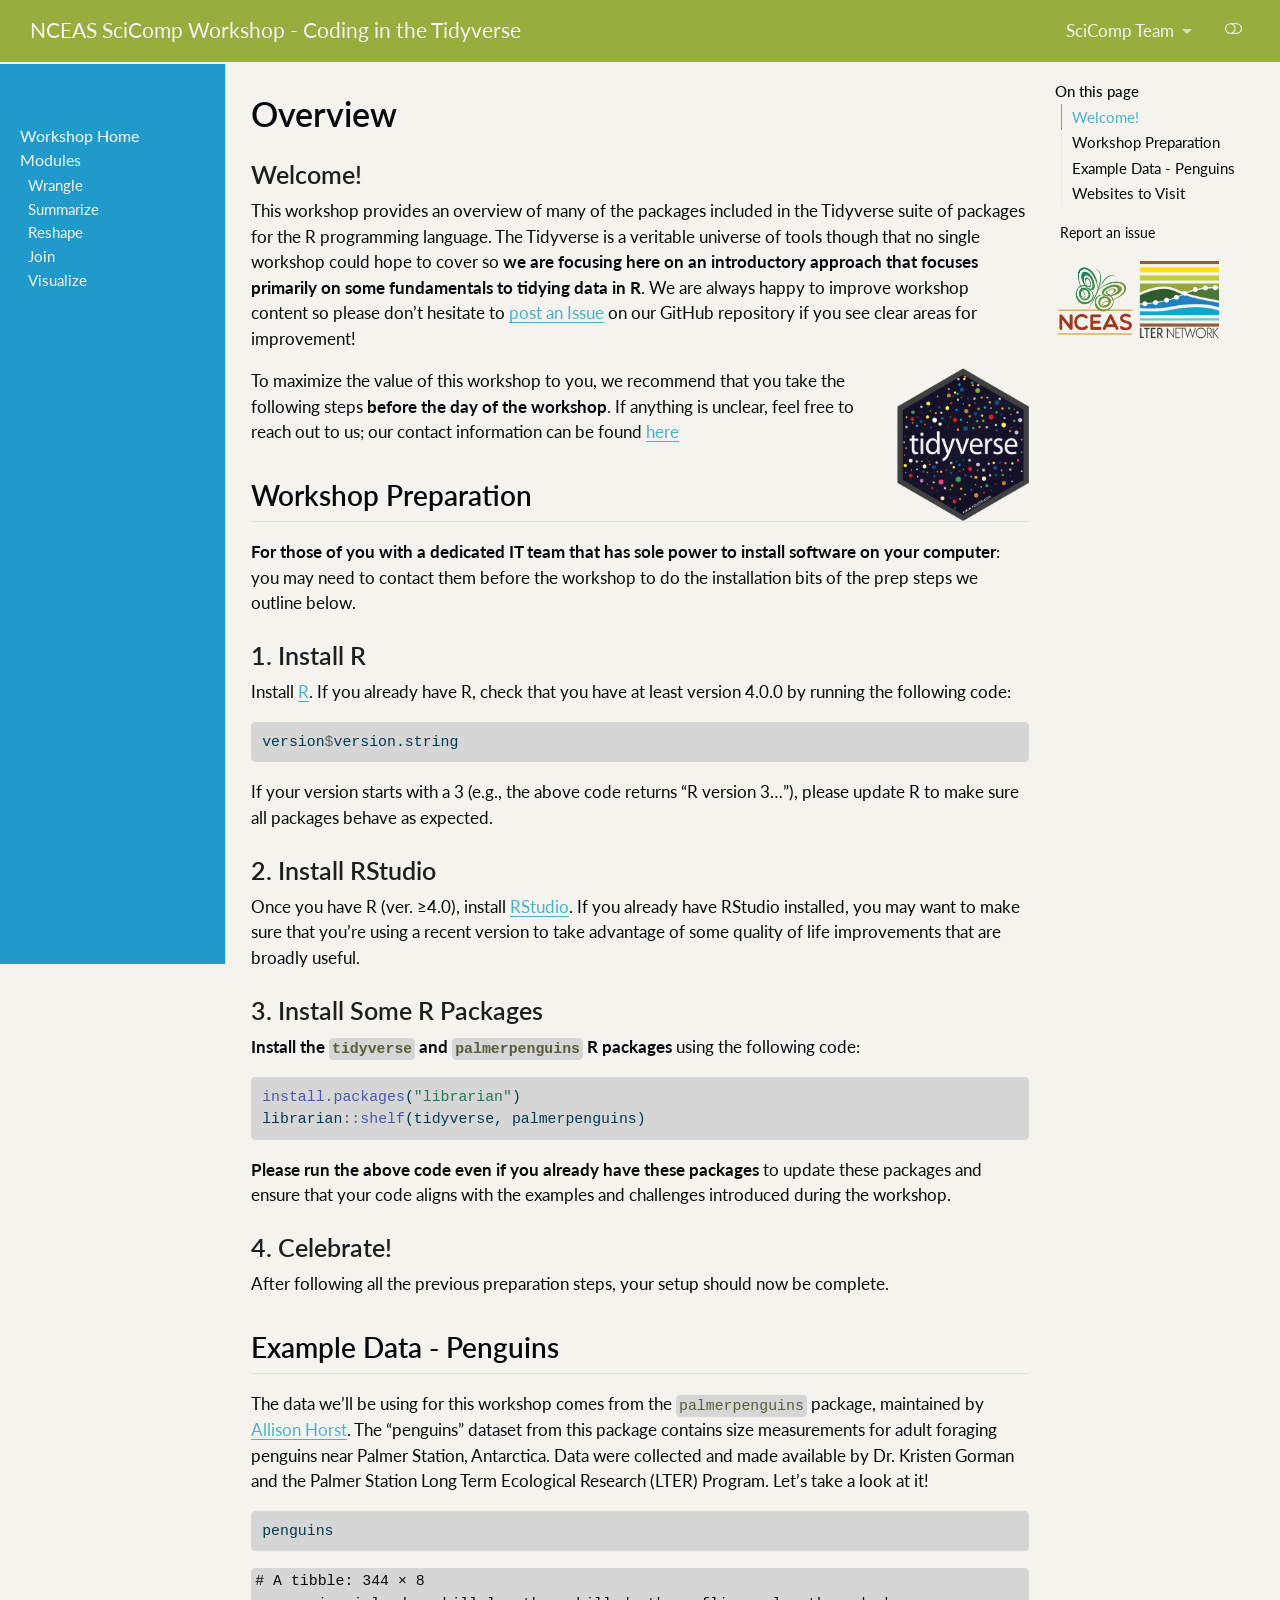
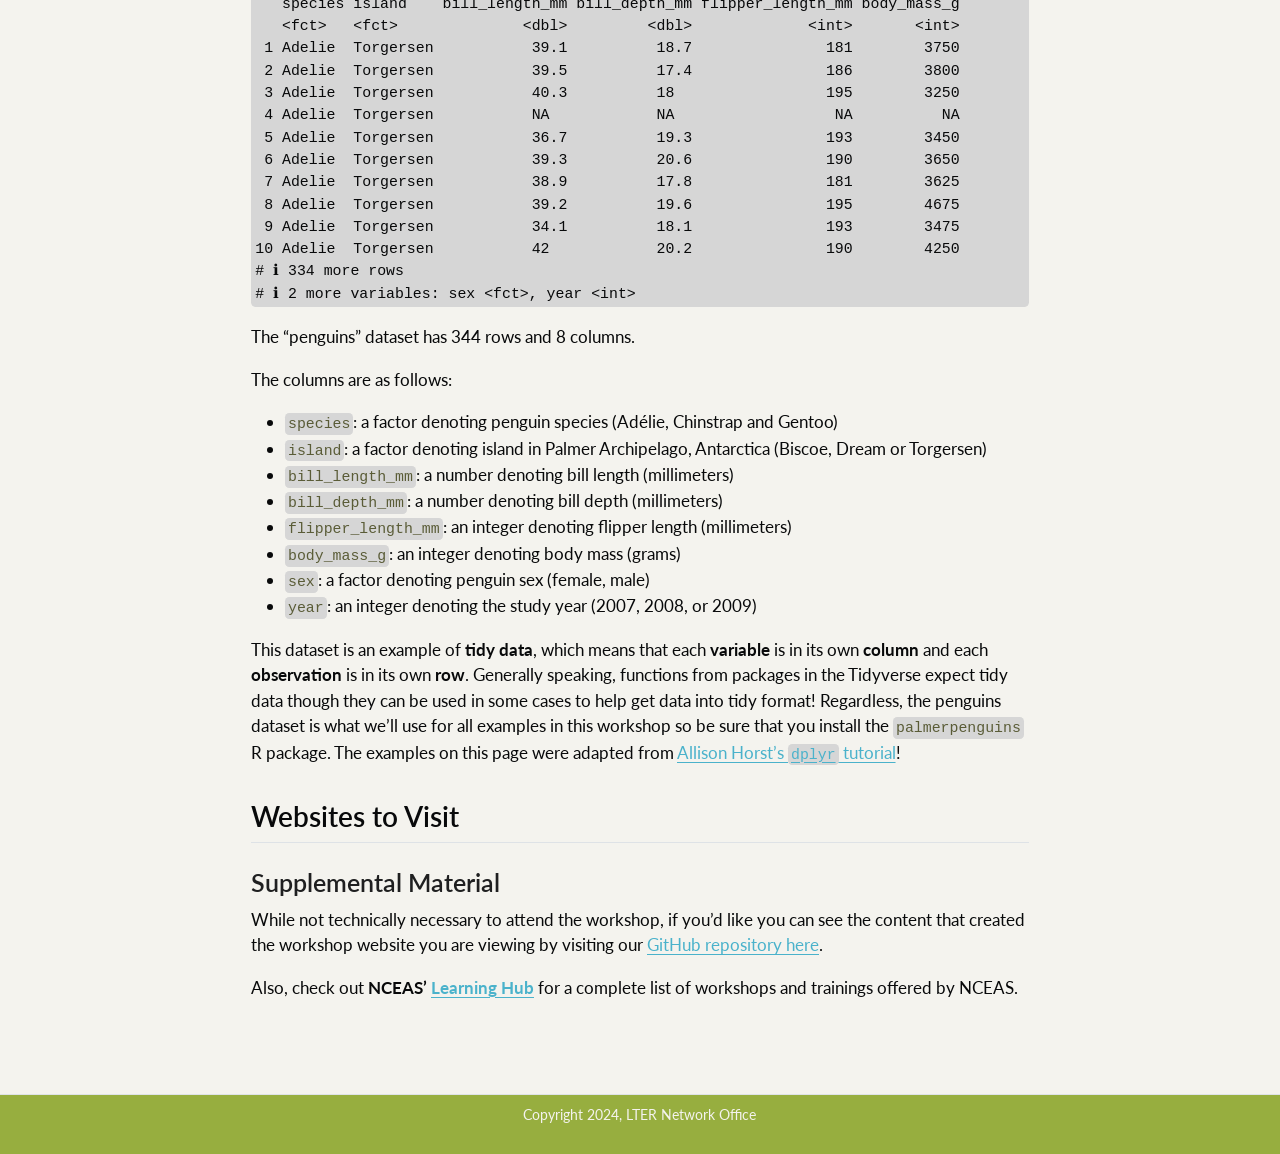
==== index.html @ dcfcc88d "Built site for gh-pages" ====
<!DOCTYPE html>
<html xmlns="http://www.w3.org/1999/xhtml" lang="en" xml:lang="en"><head>

<meta charset="utf-8">
<meta name="generator" content="quarto-1.5.56">

<meta name="viewport" content="width=device-width, initial-scale=1.0, user-scalable=yes">


<title>Overview – NCEAS SciComp Workshop - Coding in the Tidyverse</title>
<style>
code{white-space: pre-wrap;}
span.smallcaps{font-variant: small-caps;}
div.columns{display: flex; gap: min(4vw, 1.5em);}
div.column{flex: auto; overflow-x: auto;}
div.hanging-indent{margin-left: 1.5em; text-indent: -1.5em;}
ul.task-list{list-style: none;}
ul.task-list li input[type="checkbox"] {
  width: 0.8em;
  margin: 0 0.8em 0.2em -1em; /* quarto-specific, see https://github.com/quarto-dev/quarto-cli/issues/4556 */ 
  vertical-align: middle;
}
/* CSS for syntax highlighting */
pre > code.sourceCode { white-space: pre; position: relative; }
pre > code.sourceCode > span { line-height: 1.25; }
pre > code.sourceCode > span:empty { height: 1.2em; }
.sourceCode { overflow: visible; }
code.sourceCode > span { color: inherit; text-decoration: inherit; }
div.sourceCode { margin: 1em 0; }
pre.sourceCode { margin: 0; }
@media screen {
div.sourceCode { overflow: auto; }
}
@media print {
pre > code.sourceCode { white-space: pre-wrap; }
pre > code.sourceCode > span { display: inline-block; text-indent: -5em; padding-left: 5em; }
}
pre.numberSource code
  { counter-reset: source-line 0; }
pre.numberSource code > span
  { position: relative; left: -4em; counter-increment: source-line; }
pre.numberSource code > span > a:first-child::before
  { content: counter(source-line);
    position: relative; left: -1em; text-align: right; vertical-align: baseline;
    border: none; display: inline-block;
    -webkit-touch-callout: none; -webkit-user-select: none;
    -khtml-user-select: none; -moz-user-select: none;
    -ms-user-select: none; user-select: none;
    padding: 0 4px; width: 4em;
  }
pre.numberSource { margin-left: 3em;  padding-left: 4px; }
div.sourceCode
  {   }
@media screen {
pre > code.sourceCode > span > a:first-child::before { text-decoration: underline; }
}
</style>


<script src="site_libs/quarto-nav/quarto-nav.js"></script>
<script src="site_libs/quarto-nav/headroom.min.js"></script>
<script src="site_libs/clipboard/clipboard.min.js"></script>
<script src="site_libs/quarto-search/autocomplete.umd.js"></script>
<script src="site_libs/quarto-search/fuse.min.js"></script>
<script src="site_libs/quarto-search/quarto-search.js"></script>
<meta name="quarto:offset" content="./">
<link href="./images/scicomptools_hex.png" rel="icon" type="image/png">
<script src="site_libs/quarto-html/quarto.js"></script>
<script src="site_libs/quarto-html/popper.min.js"></script>
<script src="site_libs/quarto-html/tippy.umd.min.js"></script>
<script src="site_libs/quarto-html/anchor.min.js"></script>
<link href="site_libs/quarto-html/tippy.css" rel="stylesheet">
<link href="site_libs/quarto-html/quarto-syntax-highlighting.css" rel="stylesheet" class="quarto-color-scheme" id="quarto-text-highlighting-styles">
<link href="site_libs/quarto-html/quarto-syntax-highlighting-dark.css" rel="prefetch" class="quarto-color-scheme quarto-color-alternate" id="quarto-text-highlighting-styles">
<script src="site_libs/bootstrap/bootstrap.min.js"></script>
<link href="site_libs/bootstrap/bootstrap-icons.css" rel="stylesheet">
<link href="site_libs/bootstrap/bootstrap.min.css" rel="stylesheet" class="quarto-color-scheme" id="quarto-bootstrap" data-mode="light">
<link href="site_libs/bootstrap/bootstrap-dark.min.css" rel="prefetch" class="quarto-color-scheme quarto-color-alternate" id="quarto-bootstrap" data-mode="dark">
<script id="quarto-search-options" type="application/json">{
  "location": "navbar",
  "copy-button": false,
  "collapse-after": 3,
  "panel-placement": "end",
  "type": "overlay",
  "limit": 50,
  "keyboard-shortcut": [
    "f",
    "/",
    "s"
  ],
  "show-item-context": false,
  "language": {
    "search-no-results-text": "No results",
    "search-matching-documents-text": "matching documents",
    "search-copy-link-title": "Copy link to search",
    "search-hide-matches-text": "Hide additional matches",
    "search-more-match-text": "more match in this document",
    "search-more-matches-text": "more matches in this document",
    "search-clear-button-title": "Clear",
    "search-text-placeholder": "",
    "search-detached-cancel-button-title": "Cancel",
    "search-submit-button-title": "Submit",
    "search-label": "Search"
  }
}</script>


<meta name="twitter:title" content="Overview – NCEAS SciComp Workshop - Coding in the Tidyverse">
<meta name="twitter:description" content="">
<meta name="twitter:card" content="summary">
</head>

<body class="nav-sidebar docked nav-fixed">

<div id="quarto-search-results"></div>
  <header id="quarto-header" class="headroom fixed-top">
    <nav class="navbar navbar-expand-lg " data-bs-theme="dark">
      <div class="navbar-container container-fluid">
      <div class="navbar-brand-container mx-auto">
    <a class="navbar-brand" href="./index.html">
    <span class="navbar-title">NCEAS SciComp Workshop - Coding in the Tidyverse</span>
    </a>
  </div>
            <div id="quarto-search" class="" title="Search"></div>
          <button class="navbar-toggler" type="button" data-bs-toggle="collapse" data-bs-target="#navbarCollapse" aria-controls="navbarCollapse" role="menu" aria-expanded="false" aria-label="Toggle navigation" onclick="if (window.quartoToggleHeadroom) { window.quartoToggleHeadroom(); }">
  <span class="navbar-toggler-icon"></span>
</button>
          <div class="collapse navbar-collapse" id="navbarCollapse">
            <ul class="navbar-nav navbar-nav-scroll ms-auto">
  <li class="nav-item dropdown ">
    <a class="nav-link dropdown-toggle" href="#" id="nav-menu-scicomp-team" role="link" data-bs-toggle="dropdown" aria-expanded="false">
 <span class="menu-text">SciComp Team</span>
    </a>
    <ul class="dropdown-menu dropdown-menu-end" aria-labelledby="nav-menu-scicomp-team">    
        <li>
    <a class="dropdown-item" href="https://lter.github.io/scicomp/">
 <span class="dropdown-text">Home</span></a>
  </li>  
        <li>
    <a class="dropdown-item" href="https://lter.github.io/scicomp/staff.html">
 <span class="dropdown-text">People</span></a>
  </li>  
        <li>
    <a class="dropdown-item" href="https://lter.github.io/scicomp/workshops.html">
 <span class="dropdown-text">Other Workshops</span></a>
  </li>  
    </ul>
  </li>
  <li class="nav-item compact">
    <a class="nav-link" href="https://github.com/lter/workshop-tidyverse"> <i class="bi bi-github" role="img">
</i> 
<span class="menu-text"></span></a>
  </li>  
</ul>
          </div> <!-- /navcollapse -->
            <div class="quarto-navbar-tools">
  <a href="" class="quarto-color-scheme-toggle quarto-navigation-tool  px-1" onclick="window.quartoToggleColorScheme(); return false;" title="Toggle dark mode"><i class="bi"></i></a>
</div>
      </div> <!-- /container-fluid -->
    </nav>
  <nav class="quarto-secondary-nav">
    <div class="container-fluid d-flex">
      <button type="button" class="quarto-btn-toggle btn" data-bs-toggle="collapse" role="button" data-bs-target=".quarto-sidebar-collapse-item" aria-controls="quarto-sidebar" aria-expanded="false" aria-label="Toggle sidebar navigation" onclick="if (window.quartoToggleHeadroom) { window.quartoToggleHeadroom(); }">
        <i class="bi bi-layout-text-sidebar-reverse"></i>
      </button>
        <nav class="quarto-page-breadcrumbs" aria-label="breadcrumb"><ol class="breadcrumb"><li class="breadcrumb-item"><a href="./index.html">Workshop Home</a></li></ol></nav>
        <a class="flex-grow-1" role="navigation" data-bs-toggle="collapse" data-bs-target=".quarto-sidebar-collapse-item" aria-controls="quarto-sidebar" aria-expanded="false" aria-label="Toggle sidebar navigation" onclick="if (window.quartoToggleHeadroom) { window.quartoToggleHeadroom(); }">      
        </a>
      <button type="button" class="btn quarto-search-button" aria-label="Search" onclick="window.quartoOpenSearch();">
        <i class="bi bi-search"></i>
      </button>
    </div>
  </nav>
</header>
<!-- content -->
<div id="quarto-content" class="quarto-container page-columns page-rows-contents page-layout-article page-navbar">
<!-- sidebar -->
  <nav id="quarto-sidebar" class="sidebar collapse collapse-horizontal quarto-sidebar-collapse-item sidebar-navigation docked overflow-auto">
        <div class="mt-2 flex-shrink-0 align-items-center">
        <div class="sidebar-search">
        <div id="quarto-search" class="" title="Search"></div>
        </div>
        </div>
    <div class="sidebar-menu-container"> 
    <ul class="list-unstyled mt-1">
        <li class="sidebar-item">
  <div class="sidebar-item-container"> 
  <a href="./index.html" class="sidebar-item-text sidebar-link active">
 <span class="menu-text">Workshop Home</span></a>
  </div>
</li>
        <li class="sidebar-item sidebar-item-section">
      <div class="sidebar-item-container"> 
            <a class="sidebar-item-text sidebar-link text-start" data-bs-toggle="collapse" data-bs-target="#quarto-sidebar-section-1" role="navigation" aria-expanded="true">
 <span class="menu-text">Modules</span></a>
          <a class="sidebar-item-toggle text-start" data-bs-toggle="collapse" data-bs-target="#quarto-sidebar-section-1" role="navigation" aria-expanded="true" aria-label="Toggle section">
            <i class="bi bi-chevron-right ms-2"></i>
          </a> 
      </div>
      <ul id="quarto-sidebar-section-1" class="collapse list-unstyled sidebar-section depth1 show">  
          <li class="sidebar-item">
  <div class="sidebar-item-container"> 
  <a href="./wrangle.html" class="sidebar-item-text sidebar-link">
 <span class="menu-text">Wrangle</span></a>
  </div>
</li>
          <li class="sidebar-item">
  <div class="sidebar-item-container"> 
  <a href="./summarize.html" class="sidebar-item-text sidebar-link">
 <span class="menu-text">Summarize</span></a>
  </div>
</li>
          <li class="sidebar-item">
  <div class="sidebar-item-container"> 
  <a href="./reshape.html" class="sidebar-item-text sidebar-link">
 <span class="menu-text">Reshape</span></a>
  </div>
</li>
          <li class="sidebar-item">
  <div class="sidebar-item-container"> 
  <a href="./join.html" class="sidebar-item-text sidebar-link">
 <span class="menu-text">Join</span></a>
  </div>
</li>
          <li class="sidebar-item">
  <div class="sidebar-item-container"> 
  <a href="./visualize.html" class="sidebar-item-text sidebar-link">
 <span class="menu-text">Visualize</span></a>
  </div>
</li>
      </ul>
  </li>
    </ul>
    </div>
</nav>
<div id="quarto-sidebar-glass" class="quarto-sidebar-collapse-item" data-bs-toggle="collapse" data-bs-target=".quarto-sidebar-collapse-item"></div>
<!-- margin-sidebar -->
    <div id="quarto-margin-sidebar" class="sidebar margin-sidebar">
        <nav id="TOC" role="doc-toc" class="toc-active">
    <h2 id="toc-title">On this page</h2>
   
  <ul>
  <li><a href="#welcome" id="toc-welcome" class="nav-link active" data-scroll-target="#welcome">Welcome!</a></li>
  <li><a href="#workshop-preparation" id="toc-workshop-preparation" class="nav-link" data-scroll-target="#workshop-preparation">Workshop Preparation</a>
  <ul class="collapse">
  <li><a href="#install-r" id="toc-install-r" class="nav-link" data-scroll-target="#install-r">1. Install R</a></li>
  <li><a href="#install-rstudio" id="toc-install-rstudio" class="nav-link" data-scroll-target="#install-rstudio">2. Install RStudio</a></li>
  <li><a href="#install-some-r-packages" id="toc-install-some-r-packages" class="nav-link" data-scroll-target="#install-some-r-packages">3. Install Some R Packages</a></li>
  <li><a href="#celebrate" id="toc-celebrate" class="nav-link" data-scroll-target="#celebrate">4. Celebrate!</a></li>
  </ul></li>
  <li><a href="#example-data---penguins" id="toc-example-data---penguins" class="nav-link" data-scroll-target="#example-data---penguins">Example Data - Penguins</a></li>
  <li><a href="#websites-to-visit" id="toc-websites-to-visit" class="nav-link" data-scroll-target="#websites-to-visit">Websites to Visit</a>
  <ul class="collapse">
  <li><a href="#supplemental-material" id="toc-supplemental-material" class="nav-link" data-scroll-target="#supplemental-material">Supplemental Material</a></li>
  </ul></li>
  </ul>
<div class="toc-actions"><ul><li><a href="https://github.com/lter/workshop-tidyverse/issues/new" class="toc-action"><i class="bi bi-github"></i>Report an issue</a></li></ul></div></nav>
    <div class="quarto-margin-footer"><div class="margin-footer-item">
<p><img src="images/logos/logo_nceas.png" alt="Logo for the National Center for Ecological Analysis and Synthesis (NCEAS)" width="40%"> <img src="images/logos/logo_lter.png" alt="Logo for the Long Term Ecological Research (LTER) Network" width="40%"></p>
</div></div></div>
<!-- main -->
<main class="content" id="quarto-document-content">

<header id="title-block-header" class="quarto-title-block default">
<div class="quarto-title">
<h1 class="title">Overview</h1>
</div>



<div class="quarto-title-meta">

    
  
    
  </div>
  


</header>


<section id="welcome" class="level3">
<h3 class="anchored" data-anchor-id="welcome">Welcome!</h3>
<p>This workshop provides an overview of many of the packages included in the Tidyverse suite of packages for the R programming language. The Tidyverse is a veritable universe of tools though that no single workshop could hope to cover so <strong>we are focusing here on an introductory approach that focuses primarily on some fundamentals to tidying data in R</strong>. We are always happy to improve workshop content so please don’t hesitate to <a href="https://github.com/lter/workshop-tidyverse/issues">post an Issue</a> on our GitHub repository if you see clear areas for improvement!</p>
<p><img src="images/logos/hex_tidyverse.png" alt="Hex logo for the Tidyverse R package" align="right" width="17%"></p>
<p>To maximize the value of this workshop to you, we recommend that you take the following steps <strong>before the day of the workshop</strong>. If anything is unclear, feel free to reach out to us; our contact information can be found <a href="https://lter.github.io/scicomp/staff.html">here</a></p>
</section>
<section id="workshop-preparation" class="level2">
<h2 class="anchored" data-anchor-id="workshop-preparation">Workshop Preparation</h2>
<p><strong>For those of you with a dedicated IT team that has sole power to install software on your computer</strong>: you may need to contact them before the workshop to do the installation bits of the prep steps we outline below.</p>
<section id="install-r" class="level3">
<h3 class="anchored" data-anchor-id="install-r">1. Install R</h3>
<p>Install <a href="https://www.r-project.org/">R</a>. If you already have R, check that you have at least version 4.0.0 by running the following code:</p>
<div class="cell">
<div class="sourceCode cell-code" id="cb1"><pre class="sourceCode r code-with-copy"><code class="sourceCode r"><span id="cb1-1"><a href="#cb1-1" aria-hidden="true" tabindex="-1"></a>version<span class="sc">$</span>version.string</span></code><button title="Copy to Clipboard" class="code-copy-button"><i class="bi"></i></button></pre></div>
</div>
<p>If your version starts with a 3 (e.g., the above code returns “R version 3…”), please update R to make sure all packages behave as expected.</p>
</section>
<section id="install-rstudio" class="level3">
<h3 class="anchored" data-anchor-id="install-rstudio">2. Install RStudio</h3>
<p>Once you have R (ver. ≥4.0), install <a href="https://www.rstudio.com/products/rstudio/download/">RStudio</a>. If you already have RStudio installed, you may want to make sure that you’re using a recent version to take advantage of some quality of life improvements that are broadly useful.</p>
</section>
<section id="install-some-r-packages" class="level3">
<h3 class="anchored" data-anchor-id="install-some-r-packages">3. Install Some R Packages</h3>
<p><strong>Install the <code>tidyverse</code> and <code>palmerpenguins</code> R packages</strong> using the following code:</p>
<div class="cell">
<div class="sourceCode cell-code" id="cb2"><pre class="sourceCode r code-with-copy"><code class="sourceCode r"><span id="cb2-1"><a href="#cb2-1" aria-hidden="true" tabindex="-1"></a><span class="fu">install.packages</span>(<span class="st">"librarian"</span>)</span>
<span id="cb2-2"><a href="#cb2-2" aria-hidden="true" tabindex="-1"></a>librarian<span class="sc">::</span><span class="fu">shelf</span>(tidyverse, palmerpenguins)</span></code><button title="Copy to Clipboard" class="code-copy-button"><i class="bi"></i></button></pre></div>
</div>
<p><strong>Please run the above code even if you already have these packages</strong> to update these packages and ensure that your code aligns with the examples and challenges introduced during the workshop.</p>
</section>
<section id="celebrate" class="level3">
<h3 class="anchored" data-anchor-id="celebrate">4. Celebrate!</h3>
<p>After following all the previous preparation steps, your setup should now be complete.</p>
</section>
</section>
<section id="example-data---penguins" class="level2">
<h2 class="anchored" data-anchor-id="example-data---penguins">Example Data - Penguins</h2>
<p>The data we’ll be using for this workshop comes from the <code>palmerpenguins</code> package, maintained by <a href="https://allisonhorst.com/">Allison Horst</a>. The “penguins” dataset from this package contains size measurements for adult foraging penguins near Palmer Station, Antarctica. Data were collected and made available by Dr.&nbsp;Kristen Gorman and the Palmer Station Long Term Ecological Research (LTER) Program. Let’s take a look at it!</p>
<div class="cell">
<div class="sourceCode cell-code" id="cb3"><pre class="sourceCode r code-with-copy"><code class="sourceCode r"><span id="cb3-1"><a href="#cb3-1" aria-hidden="true" tabindex="-1"></a>penguins</span></code><button title="Copy to Clipboard" class="code-copy-button"><i class="bi"></i></button></pre></div>
<div class="cell-output cell-output-stdout">
<pre><code># A tibble: 344 × 8
   species island    bill_length_mm bill_depth_mm flipper_length_mm body_mass_g
   &lt;fct&gt;   &lt;fct&gt;              &lt;dbl&gt;         &lt;dbl&gt;             &lt;int&gt;       &lt;int&gt;
 1 Adelie  Torgersen           39.1          18.7               181        3750
 2 Adelie  Torgersen           39.5          17.4               186        3800
 3 Adelie  Torgersen           40.3          18                 195        3250
 4 Adelie  Torgersen           NA            NA                  NA          NA
 5 Adelie  Torgersen           36.7          19.3               193        3450
 6 Adelie  Torgersen           39.3          20.6               190        3650
 7 Adelie  Torgersen           38.9          17.8               181        3625
 8 Adelie  Torgersen           39.2          19.6               195        4675
 9 Adelie  Torgersen           34.1          18.1               193        3475
10 Adelie  Torgersen           42            20.2               190        4250
# ℹ 334 more rows
# ℹ 2 more variables: sex &lt;fct&gt;, year &lt;int&gt;</code></pre>
</div>
</div>
<p>The “penguins” dataset has 344 rows and 8 columns.</p>
<p>The columns are as follows:</p>
<ul>
<li><code>species</code>: a factor denoting penguin species (Adélie, Chinstrap and Gentoo)</li>
<li><code>island</code>: a factor denoting island in Palmer Archipelago, Antarctica (Biscoe, Dream or Torgersen)</li>
<li><code>bill_length_mm</code>: a number denoting bill length (millimeters)</li>
<li><code>bill_depth_mm</code>: a number denoting bill depth (millimeters)</li>
<li><code>flipper_length_mm</code>: an integer denoting flipper length (millimeters)</li>
<li><code>body_mass_g</code>: an integer denoting body mass (grams)</li>
<li><code>sex</code>: a factor denoting penguin sex (female, male)</li>
<li><code>year</code>: an integer denoting the study year (2007, 2008, or 2009)</li>
</ul>
<p>This dataset is an example of <strong>tidy data</strong>, which means that each <strong>variable</strong> is in its own <strong>column</strong> and each <strong>observation</strong> is in its own <strong>row</strong>. Generally speaking, functions from packages in the Tidyverse expect tidy data though they can be used in some cases to help get data into tidy format! Regardless, the penguins dataset is what we’ll use for all examples in this workshop so be sure that you install the <code>palmerpenguins</code> R package. The examples on this page were adapted from <a href="https://allisonhorst.shinyapps.io/dplyr-learnr/#section-welcome">Allison Horst’s <code>dplyr</code> tutorial</a>!</p>
</section>
<section id="websites-to-visit" class="level2">
<h2 class="anchored" data-anchor-id="websites-to-visit">Websites to Visit</h2>
<section id="supplemental-material" class="level3">
<h3 class="anchored" data-anchor-id="supplemental-material">Supplemental Material</h3>
<p>While not technically necessary to attend the workshop, if you’d like you can see the content that created the workshop website you are viewing by visiting our <a href="https://github.com/lter/workshop-tidyverse">GitHub repository here</a>.</p>
<p>Also, check out <strong>NCEAS’ <a href="https://www.nceas.ucsb.edu/learning-hub">Learning Hub</a></strong> for a complete list of workshops and trainings offered by NCEAS.</p>


</section>
</section>

</main> <!-- /main -->
<script id="quarto-html-after-body" type="application/javascript">
window.document.addEventListener("DOMContentLoaded", function (event) {
  const toggleBodyColorMode = (bsSheetEl) => {
    const mode = bsSheetEl.getAttribute("data-mode");
    const bodyEl = window.document.querySelector("body");
    if (mode === "dark") {
      bodyEl.classList.add("quarto-dark");
      bodyEl.classList.remove("quarto-light");
    } else {
      bodyEl.classList.add("quarto-light");
      bodyEl.classList.remove("quarto-dark");
    }
  }
  const toggleBodyColorPrimary = () => {
    const bsSheetEl = window.document.querySelector("link#quarto-bootstrap");
    if (bsSheetEl) {
      toggleBodyColorMode(bsSheetEl);
    }
  }
  toggleBodyColorPrimary();  
  const disableStylesheet = (stylesheets) => {
    for (let i=0; i < stylesheets.length; i++) {
      const stylesheet = stylesheets[i];
      stylesheet.rel = 'prefetch';
    }
  }
  const enableStylesheet = (stylesheets) => {
    for (let i=0; i < stylesheets.length; i++) {
      const stylesheet = stylesheets[i];
      stylesheet.rel = 'stylesheet';
    }
  }
  const manageTransitions = (selector, allowTransitions) => {
    const els = window.document.querySelectorAll(selector);
    for (let i=0; i < els.length; i++) {
      const el = els[i];
      if (allowTransitions) {
        el.classList.remove('notransition');
      } else {
        el.classList.add('notransition');
      }
    }
  }
  const toggleGiscusIfUsed = (isAlternate, darkModeDefault) => {
    const baseTheme = document.querySelector('#giscus-base-theme')?.value ?? 'light';
    const alternateTheme = document.querySelector('#giscus-alt-theme')?.value ?? 'dark';
    let newTheme = '';
    if(darkModeDefault) {
      newTheme = isAlternate ? baseTheme : alternateTheme;
    } else {
      newTheme = isAlternate ? alternateTheme : baseTheme;
    }
    const changeGiscusTheme = () => {
      // From: https://github.com/giscus/giscus/issues/336
      const sendMessage = (message) => {
        const iframe = document.querySelector('iframe.giscus-frame');
        if (!iframe) return;
        iframe.contentWindow.postMessage({ giscus: message }, 'https://giscus.app');
      }
      sendMessage({
        setConfig: {
          theme: newTheme
        }
      });
    }
    const isGiscussLoaded = window.document.querySelector('iframe.giscus-frame') !== null;
    if (isGiscussLoaded) {
      changeGiscusTheme();
    }
  }
  const toggleColorMode = (alternate) => {
    // Switch the stylesheets
    const alternateStylesheets = window.document.querySelectorAll('link.quarto-color-scheme.quarto-color-alternate');
    manageTransitions('#quarto-margin-sidebar .nav-link', false);
    if (alternate) {
      enableStylesheet(alternateStylesheets);
      for (const sheetNode of alternateStylesheets) {
        if (sheetNode.id === "quarto-bootstrap") {
          toggleBodyColorMode(sheetNode);
        }
      }
    } else {
      disableStylesheet(alternateStylesheets);
      toggleBodyColorPrimary();
    }
    manageTransitions('#quarto-margin-sidebar .nav-link', true);
    // Switch the toggles
    const toggles = window.document.querySelectorAll('.quarto-color-scheme-toggle');
    for (let i=0; i < toggles.length; i++) {
      const toggle = toggles[i];
      if (toggle) {
        if (alternate) {
          toggle.classList.add("alternate");     
        } else {
          toggle.classList.remove("alternate");
        }
      }
    }
    // Hack to workaround the fact that safari doesn't
    // properly recolor the scrollbar when toggling (#1455)
    if (navigator.userAgent.indexOf('Safari') > 0 && navigator.userAgent.indexOf('Chrome') == -1) {
      manageTransitions("body", false);
      window.scrollTo(0, 1);
      setTimeout(() => {
        window.scrollTo(0, 0);
        manageTransitions("body", true);
      }, 40);  
    }
  }
  const isFileUrl = () => { 
    return window.location.protocol === 'file:';
  }
  const hasAlternateSentinel = () => {  
    let styleSentinel = getColorSchemeSentinel();
    if (styleSentinel !== null) {
      return styleSentinel === "alternate";
    } else {
      return false;
    }
  }
  const setStyleSentinel = (alternate) => {
    const value = alternate ? "alternate" : "default";
    if (!isFileUrl()) {
      window.localStorage.setItem("quarto-color-scheme", value);
    } else {
      localAlternateSentinel = value;
    }
  }
  const getColorSchemeSentinel = () => {
    if (!isFileUrl()) {
      const storageValue = window.localStorage.getItem("quarto-color-scheme");
      return storageValue != null ? storageValue : localAlternateSentinel;
    } else {
      return localAlternateSentinel;
    }
  }
  const darkModeDefault = false;
  let localAlternateSentinel = darkModeDefault ? 'alternate' : 'default';
  // Dark / light mode switch
  window.quartoToggleColorScheme = () => {
    // Read the current dark / light value 
    let toAlternate = !hasAlternateSentinel();
    toggleColorMode(toAlternate);
    setStyleSentinel(toAlternate);
    toggleGiscusIfUsed(toAlternate, darkModeDefault);
  };
  // Ensure there is a toggle, if there isn't float one in the top right
  if (window.document.querySelector('.quarto-color-scheme-toggle') === null) {
    const a = window.document.createElement('a');
    a.classList.add('top-right');
    a.classList.add('quarto-color-scheme-toggle');
    a.href = "";
    a.onclick = function() { try { window.quartoToggleColorScheme(); } catch {} return false; };
    const i = window.document.createElement("i");
    i.classList.add('bi');
    a.appendChild(i);
    window.document.body.appendChild(a);
  }
  // Switch to dark mode if need be
  if (hasAlternateSentinel()) {
    toggleColorMode(true);
  } else {
    toggleColorMode(false);
  }
  const icon = "";
  const anchorJS = new window.AnchorJS();
  anchorJS.options = {
    placement: 'right',
    icon: icon
  };
  anchorJS.add('.anchored');
  const isCodeAnnotation = (el) => {
    for (const clz of el.classList) {
      if (clz.startsWith('code-annotation-')) {                     
        return true;
      }
    }
    return false;
  }
  const onCopySuccess = function(e) {
    // button target
    const button = e.trigger;
    // don't keep focus
    button.blur();
    // flash "checked"
    button.classList.add('code-copy-button-checked');
    var currentTitle = button.getAttribute("title");
    button.setAttribute("title", "Copied!");
    let tooltip;
    if (window.bootstrap) {
      button.setAttribute("data-bs-toggle", "tooltip");
      button.setAttribute("data-bs-placement", "left");
      button.setAttribute("data-bs-title", "Copied!");
      tooltip = new bootstrap.Tooltip(button, 
        { trigger: "manual", 
          customClass: "code-copy-button-tooltip",
          offset: [0, -8]});
      tooltip.show();    
    }
    setTimeout(function() {
      if (tooltip) {
        tooltip.hide();
        button.removeAttribute("data-bs-title");
        button.removeAttribute("data-bs-toggle");
        button.removeAttribute("data-bs-placement");
      }
      button.setAttribute("title", currentTitle);
      button.classList.remove('code-copy-button-checked');
    }, 1000);
    // clear code selection
    e.clearSelection();
  }
  const getTextToCopy = function(trigger) {
      const codeEl = trigger.previousElementSibling.cloneNode(true);
      for (const childEl of codeEl.children) {
        if (isCodeAnnotation(childEl)) {
          childEl.remove();
        }
      }
      return codeEl.innerText;
  }
  const clipboard = new window.ClipboardJS('.code-copy-button:not([data-in-quarto-modal])', {
    text: getTextToCopy
  });
  clipboard.on('success', onCopySuccess);
  if (window.document.getElementById('quarto-embedded-source-code-modal')) {
    // For code content inside modals, clipBoardJS needs to be initialized with a container option
    // TODO: Check when it could be a function (https://github.com/zenorocha/clipboard.js/issues/860)
    const clipboardModal = new window.ClipboardJS('.code-copy-button[data-in-quarto-modal]', {
      text: getTextToCopy,
      container: window.document.getElementById('quarto-embedded-source-code-modal')
    });
    clipboardModal.on('success', onCopySuccess);
  }
    var localhostRegex = new RegExp(/^(?:http|https):\/\/localhost\:?[0-9]*\//);
    var mailtoRegex = new RegExp(/^mailto:/);
      var filterRegex = new RegExp("https:\/\/lter\.github\.io\/workshop-tidyverse\/");
    var isInternal = (href) => {
        return filterRegex.test(href) || localhostRegex.test(href) || mailtoRegex.test(href);
    }
    // Inspect non-navigation links and adorn them if external
 	var links = window.document.querySelectorAll('a[href]:not(.nav-link):not(.navbar-brand):not(.toc-action):not(.sidebar-link):not(.sidebar-item-toggle):not(.pagination-link):not(.no-external):not([aria-hidden]):not(.dropdown-item):not(.quarto-navigation-tool):not(.about-link)');
    for (var i=0; i<links.length; i++) {
      const link = links[i];
      if (!isInternal(link.href)) {
        // undo the damage that might have been done by quarto-nav.js in the case of
        // links that we want to consider external
        if (link.dataset.originalHref !== undefined) {
          link.href = link.dataset.originalHref;
        }
          // target, if specified
          link.setAttribute("target", "_blank");
          if (link.getAttribute("rel") === null) {
            link.setAttribute("rel", "noopener");
          }
      }
    }
  function tippyHover(el, contentFn, onTriggerFn, onUntriggerFn) {
    const config = {
      allowHTML: true,
      maxWidth: 500,
      delay: 100,
      arrow: false,
      appendTo: function(el) {
          return el.parentElement;
      },
      interactive: true,
      interactiveBorder: 10,
      theme: 'quarto',
      placement: 'bottom-start',
    };
    if (contentFn) {
      config.content = contentFn;
    }
    if (onTriggerFn) {
      config.onTrigger = onTriggerFn;
    }
    if (onUntriggerFn) {
      config.onUntrigger = onUntriggerFn;
    }
    window.tippy(el, config); 
  }
  const noterefs = window.document.querySelectorAll('a[role="doc-noteref"]');
  for (var i=0; i<noterefs.length; i++) {
    const ref = noterefs[i];
    tippyHover(ref, function() {
      // use id or data attribute instead here
      let href = ref.getAttribute('data-footnote-href') || ref.getAttribute('href');
      try { href = new URL(href).hash; } catch {}
      const id = href.replace(/^#\/?/, "");
      const note = window.document.getElementById(id);
      if (note) {
        return note.innerHTML;
      } else {
        return "";
      }
    });
  }
  const xrefs = window.document.querySelectorAll('a.quarto-xref');
  const processXRef = (id, note) => {
    // Strip column container classes
    const stripColumnClz = (el) => {
      el.classList.remove("page-full", "page-columns");
      if (el.children) {
        for (const child of el.children) {
          stripColumnClz(child);
        }
      }
    }
    stripColumnClz(note)
    if (id === null || id.startsWith('sec-')) {
      // Special case sections, only their first couple elements
      const container = document.createElement("div");
      if (note.children && note.children.length > 2) {
        container.appendChild(note.children[0].cloneNode(true));
        for (let i = 1; i < note.children.length; i++) {
          const child = note.children[i];
          if (child.tagName === "P" && child.innerText === "") {
            continue;
          } else {
            container.appendChild(child.cloneNode(true));
            break;
          }
        }
        if (window.Quarto?.typesetMath) {
          window.Quarto.typesetMath(container);
        }
        return container.innerHTML
      } else {
        if (window.Quarto?.typesetMath) {
          window.Quarto.typesetMath(note);
        }
        return note.innerHTML;
      }
    } else {
      // Remove any anchor links if they are present
      const anchorLink = note.querySelector('a.anchorjs-link');
      if (anchorLink) {
        anchorLink.remove();
      }
      if (window.Quarto?.typesetMath) {
        window.Quarto.typesetMath(note);
      }
      // TODO in 1.5, we should make sure this works without a callout special case
      if (note.classList.contains("callout")) {
        return note.outerHTML;
      } else {
        return note.innerHTML;
      }
    }
  }
  for (var i=0; i<xrefs.length; i++) {
    const xref = xrefs[i];
    tippyHover(xref, undefined, function(instance) {
      instance.disable();
      let url = xref.getAttribute('href');
      let hash = undefined; 
      if (url.startsWith('#')) {
        hash = url;
      } else {
        try { hash = new URL(url).hash; } catch {}
      }
      if (hash) {
        const id = hash.replace(/^#\/?/, "");
        const note = window.document.getElementById(id);
        if (note !== null) {
          try {
            const html = processXRef(id, note.cloneNode(true));
            instance.setContent(html);
          } finally {
            instance.enable();
            instance.show();
          }
        } else {
          // See if we can fetch this
          fetch(url.split('#')[0])
          .then(res => res.text())
          .then(html => {
            const parser = new DOMParser();
            const htmlDoc = parser.parseFromString(html, "text/html");
            const note = htmlDoc.getElementById(id);
            if (note !== null) {
              const html = processXRef(id, note);
              instance.setContent(html);
            } 
          }).finally(() => {
            instance.enable();
            instance.show();
          });
        }
      } else {
        // See if we can fetch a full url (with no hash to target)
        // This is a special case and we should probably do some content thinning / targeting
        fetch(url)
        .then(res => res.text())
        .then(html => {
          const parser = new DOMParser();
          const htmlDoc = parser.parseFromString(html, "text/html");
          const note = htmlDoc.querySelector('main.content');
          if (note !== null) {
            // This should only happen for chapter cross references
            // (since there is no id in the URL)
            // remove the first header
            if (note.children.length > 0 && note.children[0].tagName === "HEADER") {
              note.children[0].remove();
            }
            const html = processXRef(null, note);
            instance.setContent(html);
          } 
        }).finally(() => {
          instance.enable();
          instance.show();
        });
      }
    }, function(instance) {
    });
  }
      let selectedAnnoteEl;
      const selectorForAnnotation = ( cell, annotation) => {
        let cellAttr = 'data-code-cell="' + cell + '"';
        let lineAttr = 'data-code-annotation="' +  annotation + '"';
        const selector = 'span[' + cellAttr + '][' + lineAttr + ']';
        return selector;
      }
      const selectCodeLines = (annoteEl) => {
        const doc = window.document;
        const targetCell = annoteEl.getAttribute("data-target-cell");
        const targetAnnotation = annoteEl.getAttribute("data-target-annotation");
        const annoteSpan = window.document.querySelector(selectorForAnnotation(targetCell, targetAnnotation));
        const lines = annoteSpan.getAttribute("data-code-lines").split(",");
        const lineIds = lines.map((line) => {
          return targetCell + "-" + line;
        })
        let top = null;
        let height = null;
        let parent = null;
        if (lineIds.length > 0) {
            //compute the position of the single el (top and bottom and make a div)
            const el = window.document.getElementById(lineIds[0]);
            top = el.offsetTop;
            height = el.offsetHeight;
            parent = el.parentElement.parentElement;
          if (lineIds.length > 1) {
            const lastEl = window.document.getElementById(lineIds[lineIds.length - 1]);
            const bottom = lastEl.offsetTop + lastEl.offsetHeight;
            height = bottom - top;
          }
          if (top !== null && height !== null && parent !== null) {
            // cook up a div (if necessary) and position it 
            let div = window.document.getElementById("code-annotation-line-highlight");
            if (div === null) {
              div = window.document.createElement("div");
              div.setAttribute("id", "code-annotation-line-highlight");
              div.style.position = 'absolute';
              parent.appendChild(div);
            }
            div.style.top = top - 2 + "px";
            div.style.height = height + 4 + "px";
            div.style.left = 0;
            let gutterDiv = window.document.getElementById("code-annotation-line-highlight-gutter");
            if (gutterDiv === null) {
              gutterDiv = window.document.createElement("div");
              gutterDiv.setAttribute("id", "code-annotation-line-highlight-gutter");
              gutterDiv.style.position = 'absolute';
              const codeCell = window.document.getElementById(targetCell);
              const gutter = codeCell.querySelector('.code-annotation-gutter');
              gutter.appendChild(gutterDiv);
            }
            gutterDiv.style.top = top - 2 + "px";
            gutterDiv.style.height = height + 4 + "px";
          }
          selectedAnnoteEl = annoteEl;
        }
      };
      const unselectCodeLines = () => {
        const elementsIds = ["code-annotation-line-highlight", "code-annotation-line-highlight-gutter"];
        elementsIds.forEach((elId) => {
          const div = window.document.getElementById(elId);
          if (div) {
            div.remove();
          }
        });
        selectedAnnoteEl = undefined;
      };
        // Handle positioning of the toggle
    window.addEventListener(
      "resize",
      throttle(() => {
        elRect = undefined;
        if (selectedAnnoteEl) {
          selectCodeLines(selectedAnnoteEl);
        }
      }, 10)
    );
    function throttle(fn, ms) {
    let throttle = false;
    let timer;
      return (...args) => {
        if(!throttle) { // first call gets through
            fn.apply(this, args);
            throttle = true;
        } else { // all the others get throttled
            if(timer) clearTimeout(timer); // cancel #2
            timer = setTimeout(() => {
              fn.apply(this, args);
              timer = throttle = false;
            }, ms);
        }
      };
    }
      // Attach click handler to the DT
      const annoteDls = window.document.querySelectorAll('dt[data-target-cell]');
      for (const annoteDlNode of annoteDls) {
        annoteDlNode.addEventListener('click', (event) => {
          const clickedEl = event.target;
          if (clickedEl !== selectedAnnoteEl) {
            unselectCodeLines();
            const activeEl = window.document.querySelector('dt[data-target-cell].code-annotation-active');
            if (activeEl) {
              activeEl.classList.remove('code-annotation-active');
            }
            selectCodeLines(clickedEl);
            clickedEl.classList.add('code-annotation-active');
          } else {
            // Unselect the line
            unselectCodeLines();
            clickedEl.classList.remove('code-annotation-active');
          }
        });
      }
  const findCites = (el) => {
    const parentEl = el.parentElement;
    if (parentEl) {
      const cites = parentEl.dataset.cites;
      if (cites) {
        return {
          el,
          cites: cites.split(' ')
        };
      } else {
        return findCites(el.parentElement)
      }
    } else {
      return undefined;
    }
  };
  var bibliorefs = window.document.querySelectorAll('a[role="doc-biblioref"]');
  for (var i=0; i<bibliorefs.length; i++) {
    const ref = bibliorefs[i];
    const citeInfo = findCites(ref);
    if (citeInfo) {
      tippyHover(citeInfo.el, function() {
        var popup = window.document.createElement('div');
        citeInfo.cites.forEach(function(cite) {
          var citeDiv = window.document.createElement('div');
          citeDiv.classList.add('hanging-indent');
          citeDiv.classList.add('csl-entry');
          var biblioDiv = window.document.getElementById('ref-' + cite);
          if (biblioDiv) {
            citeDiv.innerHTML = biblioDiv.innerHTML;
          }
          popup.appendChild(citeDiv);
        });
        return popup.innerHTML;
      });
    }
  }
});
</script>
</div> <!-- /content -->
<footer class="footer">
  <div class="nav-footer">
    <div class="nav-footer-left">
      &nbsp;
    </div>   
    <div class="nav-footer-center">
<p>Copyright 2024, LTER Network Office</p>
<div class="toc-actions d-sm-block d-md-none"><ul><li><a href="https://github.com/lter/workshop-tidyverse/issues/new" class="toc-action"><i class="bi bi-github"></i>Report an issue</a></li></ul></div></div>
    <div class="nav-footer-right">
      &nbsp;
    </div>
  </div>
</footer>




</body></html>
---- site_libs/quarto-html/tippy.css ----
.tippy-box[data-animation=fade][data-state=hidden]{opacity:0}[data-tippy-root]{max-width:calc(100vw - 10px)}.tippy-box{position:relative;background-color:#333;color:#fff;border-radius:4px;font-size:14px;line-height:1.4;white-space:normal;outline:0;transition-property:transform,visibility,opacity}.tippy-box[data-placement^=top]>.tippy-arrow{bottom:0}.tippy-box[data-placement^=top]>.tippy-arrow:before{bottom:-7px;left:0;border-width:8px 8px 0;border-top-color:initial;transform-origin:center top}.tippy-box[data-placement^=bottom]>.tippy-arrow{top:0}.tippy-box[data-placement^=bottom]>.tippy-arrow:before{top:-7px;left:0;border-width:0 8px 8px;border-bottom-color:initial;transform-origin:center bottom}.tippy-box[data-placement^=left]>.tippy-arrow{right:0}.tippy-box[data-placement^=left]>.tippy-arrow:before{border-width:8px 0 8px 8px;border-left-color:initial;right:-7px;transform-origin:center left}.tippy-box[data-placement^=right]>.tippy-arrow{left:0}.tippy-box[data-placement^=right]>.tippy-arrow:before{left:-7px;border-width:8px 8px 8px 0;border-right-color:initial;transform-origin:center right}.tippy-box[data-inertia][data-state=visible]{transition-timing-function:cubic-bezier(.54,1.5,.38,1.11)}.tippy-arrow{width:16px;height:16px;color:#333}.tippy-arrow:before{content:"";position:absolute;border-color:transparent;border-style:solid}.tippy-content{position:relative;padding:5px 9px;z-index:1}
---- site_libs/quarto-html/quarto-syntax-highlighting.css ----
/* quarto syntax highlight colors */
:root {
  --quarto-hl-ot-color: #003B4F;
  --quarto-hl-at-color: #657422;
  --quarto-hl-ss-color: #20794D;
  --quarto-hl-an-color: #5E5E5E;
  --quarto-hl-fu-color: #4758AB;
  --quarto-hl-st-color: #20794D;
  --quarto-hl-cf-color: #003B4F;
  --quarto-hl-op-color: #5E5E5E;
  --quarto-hl-er-color: #AD0000;
  --quarto-hl-bn-color: #AD0000;
  --quarto-hl-al-color: #AD0000;
  --quarto-hl-va-color: #111111;
  --quarto-hl-bu-color: inherit;
  --quarto-hl-ex-color: inherit;
  --quarto-hl-pp-color: #AD0000;
  --quarto-hl-in-color: #5E5E5E;
  --quarto-hl-vs-color: #20794D;
  --quarto-hl-wa-color: #5E5E5E;
  --quarto-hl-do-color: #5E5E5E;
  --quarto-hl-im-color: #00769E;
  --quarto-hl-ch-color: #20794D;
  --quarto-hl-dt-color: #AD0000;
  --quarto-hl-fl-color: #AD0000;
  --quarto-hl-co-color: #5E5E5E;
  --quarto-hl-cv-color: #5E5E5E;
  --quarto-hl-cn-color: #8f5902;
  --quarto-hl-sc-color: #5E5E5E;
  --quarto-hl-dv-color: #AD0000;
  --quarto-hl-kw-color: #003B4F;
}

/* other quarto variables */
:root {
  --quarto-font-monospace: SFMono-Regular, Menlo, Monaco, Consolas, "Liberation Mono", "Courier New", monospace;
}

pre > code.sourceCode > span {
  color: #003B4F;
}

code span {
  color: #003B4F;
}

code.sourceCode > span {
  color: #003B4F;
}

div.sourceCode,
div.sourceCode pre.sourceCode {
  color: #003B4F;
}

code span.ot {
  color: #003B4F;
  font-style: inherit;
}

code span.at {
  color: #657422;
  font-style: inherit;
}

code span.ss {
  color: #20794D;
  font-style: inherit;
}

code span.an {
  color: #5E5E5E;
  font-style: inherit;
}

code span.fu {
  color: #4758AB;
  font-style: inherit;
}

code span.st {
  color: #20794D;
  font-style: inherit;
}

code span.cf {
  color: #003B4F;
  font-weight: bold;
  font-style: inherit;
}

code span.op {
  color: #5E5E5E;
  font-style: inherit;
}

code span.er {
  color: #AD0000;
  font-style: inherit;
}

code span.bn {
  color: #AD0000;
  font-style: inherit;
}

code span.al {
  color: #AD0000;
  font-style: inherit;
}

code span.va {
  color: #111111;
  font-style: inherit;
}

code span.bu {
  font-style: inherit;
}

code span.ex {
  font-style: inherit;
}

code span.pp {
  color: #AD0000;
  font-style: inherit;
}

code span.in {
  color: #5E5E5E;
  font-style: inherit;
}

code span.vs {
  color: #20794D;
  font-style: inherit;
}

code span.wa {
  color: #5E5E5E;
  font-style: italic;
}

code span.do {
  color: #5E5E5E;
  font-style: italic;
}

code span.im {
  color: #00769E;
  font-style: inherit;
}

code span.ch {
  color: #20794D;
  font-style: inherit;
}

code span.dt {
  color: #AD0000;
  font-style: inherit;
}

code span.fl {
  color: #AD0000;
  font-style: inherit;
}

code span.co {
  color: #5E5E5E;
  font-style: inherit;
}

code span.cv {
  color: #5E5E5E;
  font-style: italic;
}

code span.cn {
  color: #8f5902;
  font-style: inherit;
}

code span.sc {
  color: #5E5E5E;
  font-style: inherit;
}

code span.dv {
  color: #AD0000;
  font-style: inherit;
}

code span.kw {
  color: #003B4F;
  font-weight: bold;
  font-style: inherit;
}

.prevent-inlining {
  content: "</";
}

/*# sourceMappingURL=debc5d5d77c3f9108843748ff7464032.css.map */
---- site_libs/quarto-html/quarto-syntax-highlighting-dark.css ----
/* quarto syntax highlight colors */
:root {
  --quarto-hl-al-color: #f07178;
  --quarto-hl-an-color: #d4d0ab;
  --quarto-hl-at-color: #00e0e0;
  --quarto-hl-bn-color: #d4d0ab;
  --quarto-hl-bu-color: #abe338;
  --quarto-hl-ch-color: #abe338;
  --quarto-hl-co-color: #f8f8f2;
  --quarto-hl-cv-color: #ffd700;
  --quarto-hl-cn-color: #ffd700;
  --quarto-hl-cf-color: #ffa07a;
  --quarto-hl-dt-color: #ffa07a;
  --quarto-hl-dv-color: #d4d0ab;
  --quarto-hl-do-color: #f8f8f2;
  --quarto-hl-er-color: #f07178;
  --quarto-hl-ex-color: #00e0e0;
  --quarto-hl-fl-color: #d4d0ab;
  --quarto-hl-fu-color: #ffa07a;
  --quarto-hl-im-color: #abe338;
  --quarto-hl-in-color: #d4d0ab;
  --quarto-hl-kw-color: #ffa07a;
  --quarto-hl-op-color: #ffa07a;
  --quarto-hl-ot-color: #00e0e0;
  --quarto-hl-pp-color: #dcc6e0;
  --quarto-hl-re-color: #00e0e0;
  --quarto-hl-sc-color: #abe338;
  --quarto-hl-ss-color: #abe338;
  --quarto-hl-st-color: #abe338;
  --quarto-hl-va-color: #00e0e0;
  --quarto-hl-vs-color: #abe338;
  --quarto-hl-wa-color: #dcc6e0;
}

/* other quarto variables */
:root {
  --quarto-font-monospace: SFMono-Regular, Menlo, Monaco, Consolas, "Liberation Mono", "Courier New", monospace;
}

code span.al {
  background-color: #2a0f15;
  font-weight: bold;
  color: #f07178;
}

code span.an {
  color: #d4d0ab;
}

code span.at {
  color: #00e0e0;
}

code span.bn {
  color: #d4d0ab;
}

code span.bu {
  color: #abe338;
}

code span.ch {
  color: #abe338;
}

code span.co {
  font-style: italic;
  color: #f8f8f2;
}

code span.cv {
  color: #ffd700;
}

code span.cn {
  color: #ffd700;
}

code span.cf {
  font-weight: bold;
  color: #ffa07a;
}

code span.dt {
  color: #ffa07a;
}

code span.dv {
  color: #d4d0ab;
}

code span.do {
  color: #f8f8f2;
}

code span.er {
  color: #f07178;
  text-decoration: underline;
}

code span.ex {
  font-weight: bold;
  color: #00e0e0;
}

code span.fl {
  color: #d4d0ab;
}

code span.fu {
  color: #ffa07a;
}

code span.im {
  color: #abe338;
}

code span.in {
  color: #d4d0ab;
}

code span.kw {
  font-weight: bold;
  color: #ffa07a;
}

pre > code.sourceCode > span {
  color: #f8f8f2;
}

code span {
  color: #f8f8f2;
}

code.sourceCode > span {
  color: #f8f8f2;
}

div.sourceCode,
div.sourceCode pre.sourceCode {
  color: #f8f8f2;
}

code span.op {
  color: #ffa07a;
}

code span.ot {
  color: #00e0e0;
}

code span.pp {
  color: #dcc6e0;
}

code span.re {
  background-color: #f8f8f2;
  color: #00e0e0;
}

code span.sc {
  color: #abe338;
}

code span.ss {
  color: #abe338;
}

code span.st {
  color: #abe338;
}

code span.va {
  color: #00e0e0;
}

code span.vs {
  color: #abe338;
}

code span.wa {
  color: #dcc6e0;
}

.prevent-inlining {
  content: "</";
}

/*# sourceMappingURL=935a306eefa94366c21e1a970dddb765.css.map */
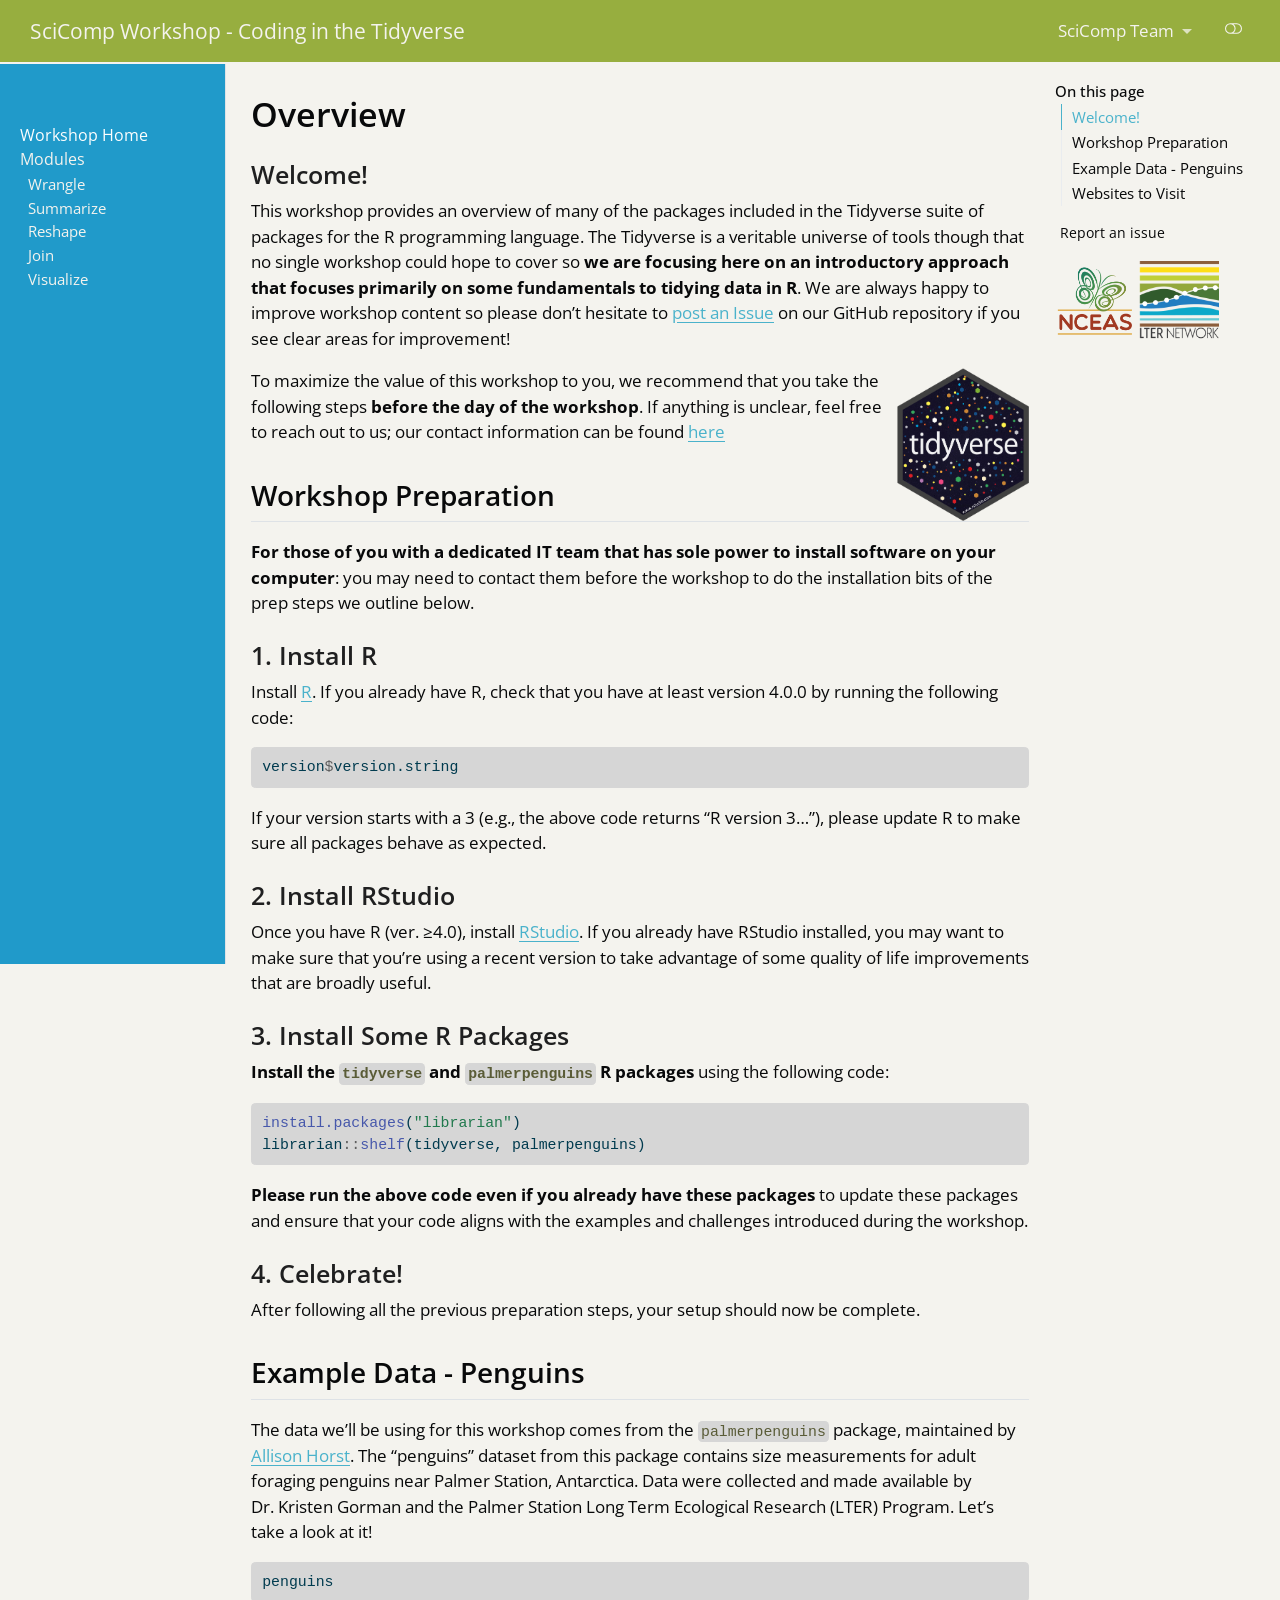
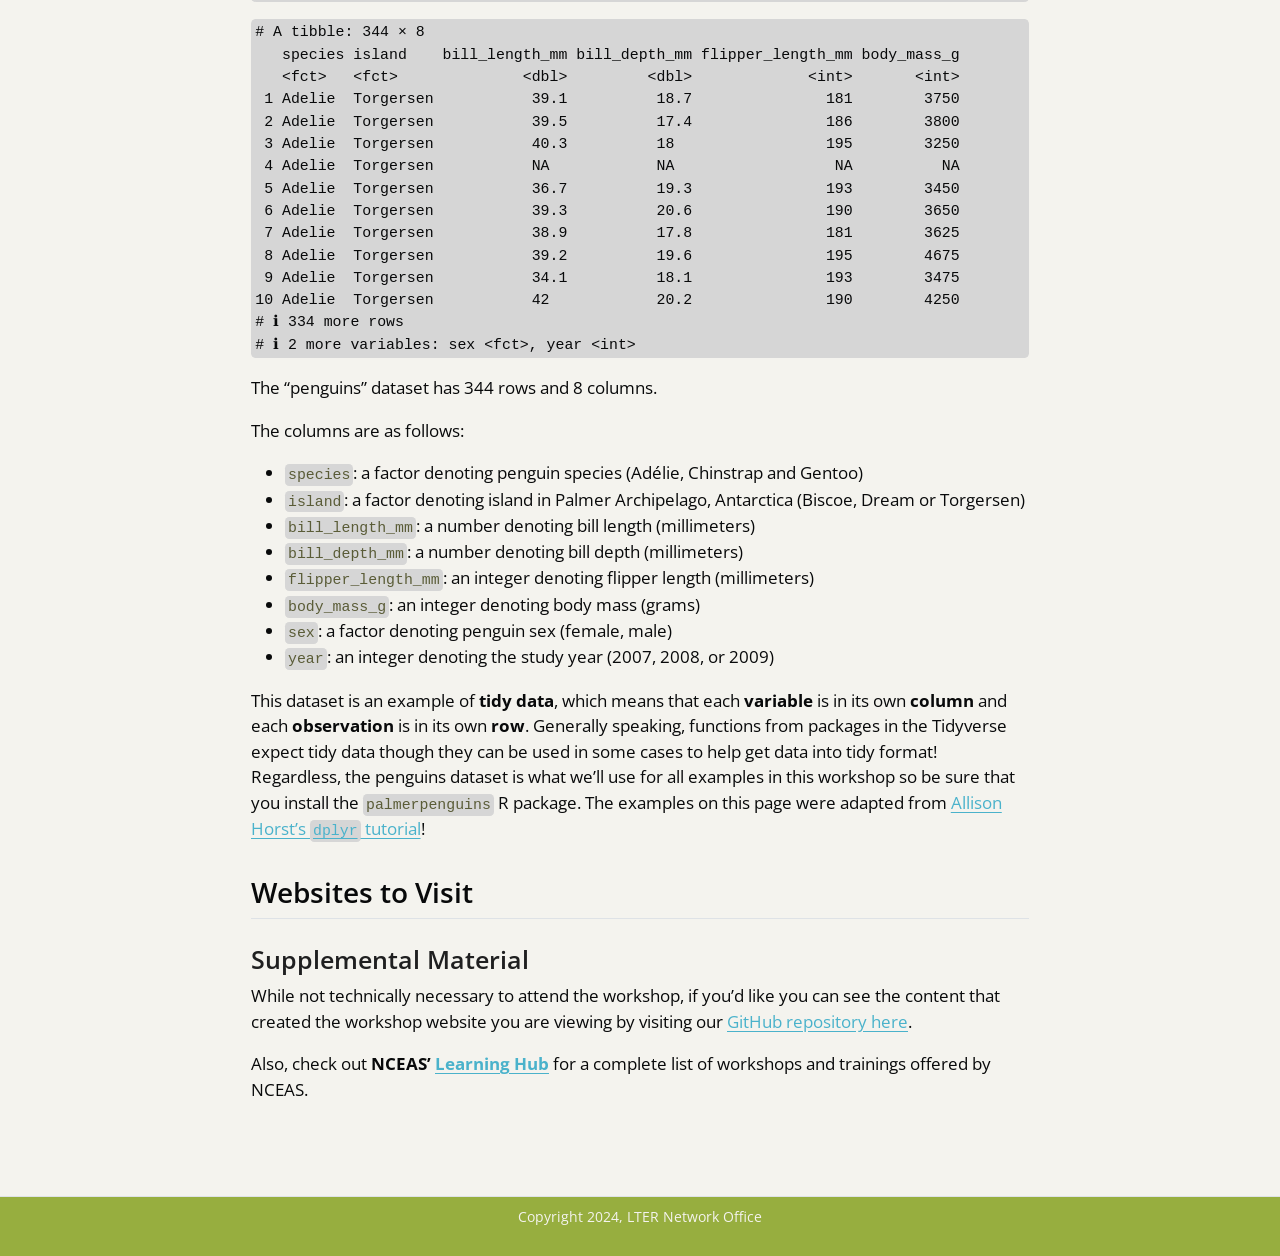
==== commit f88ab68d: "Built site for gh-pages" ====
--- a/index.html
+++ b/index.html
@@ -7,7 +7,7 @@
 <meta name="viewport" content="width=device-width, initial-scale=1.0, user-scalable=yes">
 
 
-<title>Overview – NCEAS SciComp Workshop - Coding in the Tidyverse</title>
+<title>Overview – SciComp Workshop - Coding in the Tidyverse</title>
 <style>
 code{white-space: pre-wrap;}
 span.smallcaps{font-variant: small-caps;}
@@ -64,7 +64,7 @@
 <script src="site_libs/quarto-search/fuse.min.js"></script>
 <script src="site_libs/quarto-search/quarto-search.js"></script>
 <meta name="quarto:offset" content="./">
-<link href="./images/scicomptools_hex.png" rel="icon" type="image/png">
+<link href="./images/hex_scicomptools.png" rel="icon" type="image/png">
 <script src="site_libs/quarto-html/quarto.js"></script>
 <script src="site_libs/quarto-html/popper.min.js"></script>
 <script src="site_libs/quarto-html/tippy.umd.min.js"></script>
@@ -105,7 +105,7 @@
 }</script>
 
 
-<meta name="twitter:title" content="Overview – NCEAS SciComp Workshop - Coding in the Tidyverse">
+<meta name="twitter:title" content="Overview – SciComp Workshop - Coding in the Tidyverse">
 <meta name="twitter:description" content="">
 <meta name="twitter:card" content="summary">
 </head>
@@ -118,7 +118,7 @@
       <div class="navbar-container container-fluid">
       <div class="navbar-brand-container mx-auto">
     <a class="navbar-brand" href="./index.html">
-    <span class="navbar-title">NCEAS SciComp Workshop - Coding in the Tidyverse</span>
+    <span class="navbar-title">SciComp Workshop - Coding in the Tidyverse</span>
     </a>
   </div>
             <div id="quarto-search" class="" title="Search"></div>
@@ -139,10 +139,6 @@
         <li>
     <a class="dropdown-item" href="https://lter.github.io/scicomp/staff.html">
  <span class="dropdown-text">People</span></a>
-  </li>  
-        <li>
-    <a class="dropdown-item" href="https://lter.github.io/scicomp/workshops.html">
- <span class="dropdown-text">Other Workshops</span></a>
   </li>  
     </ul>
   </li>
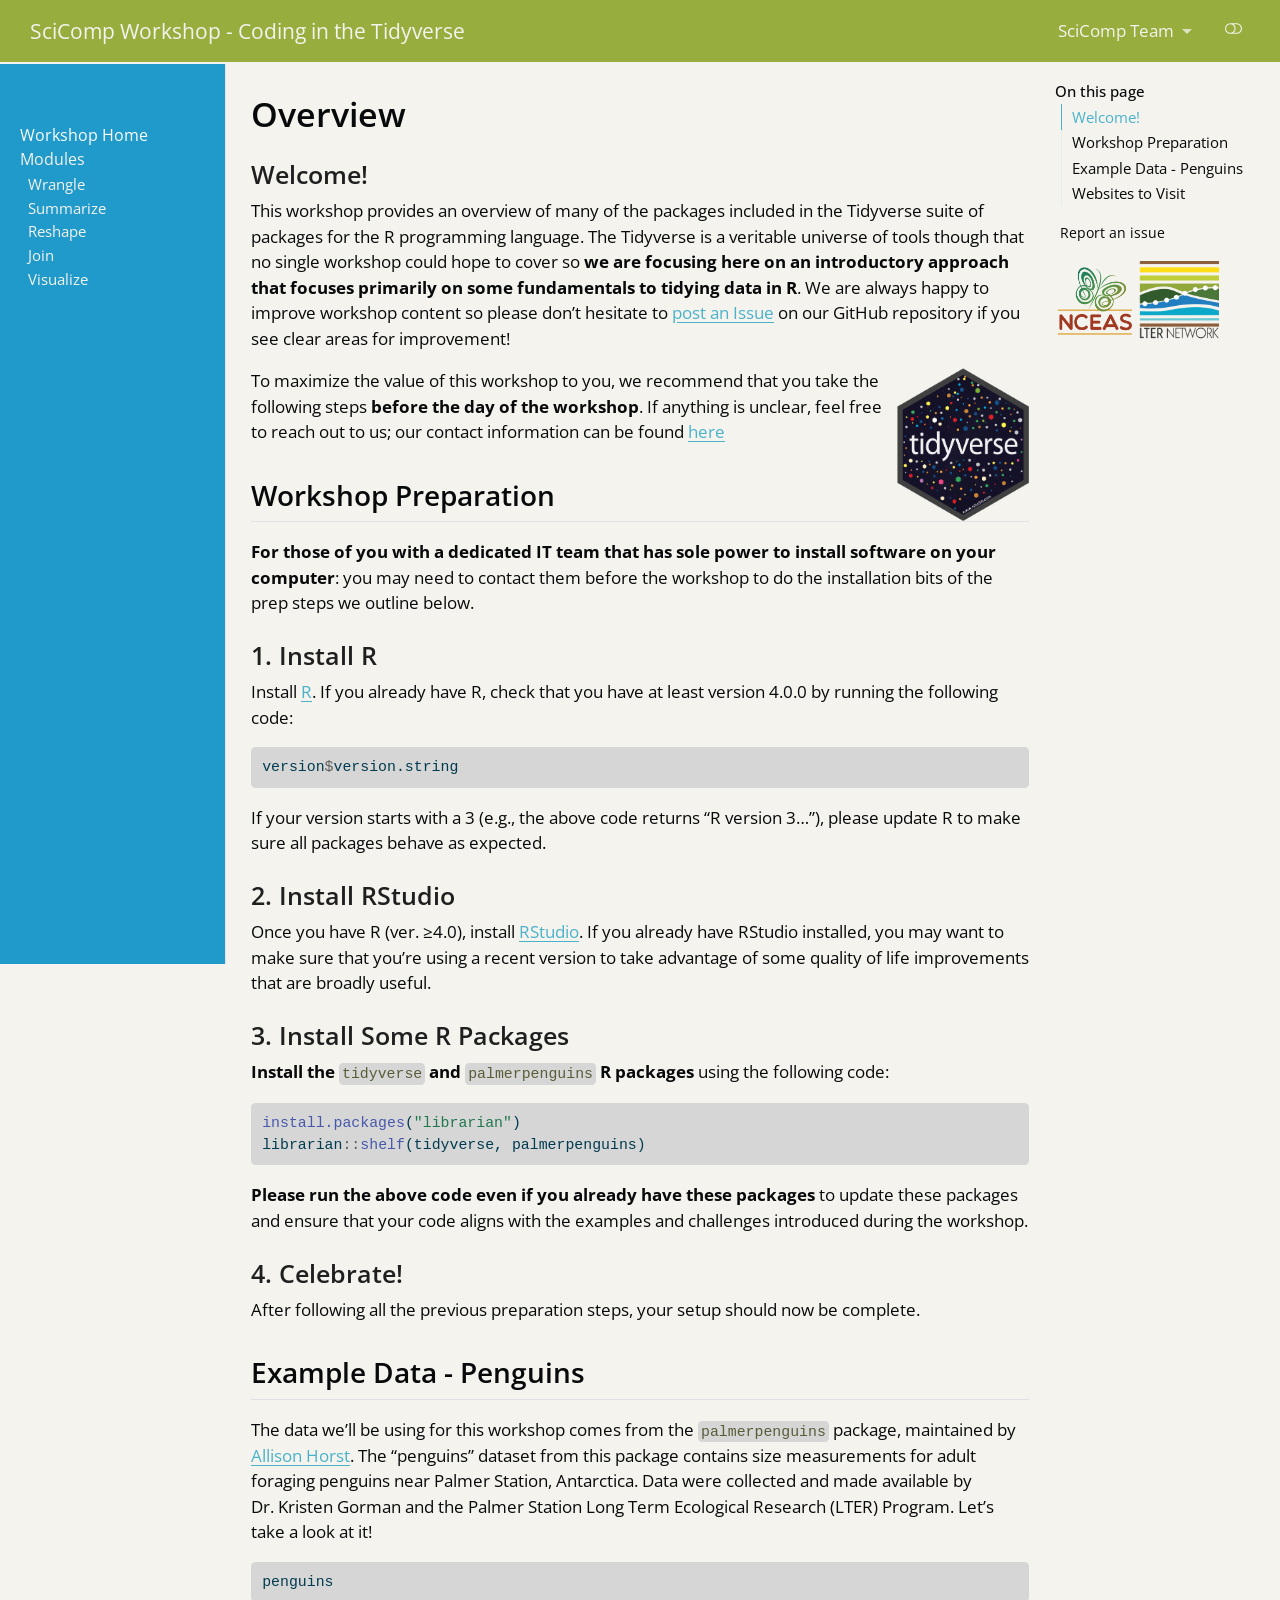
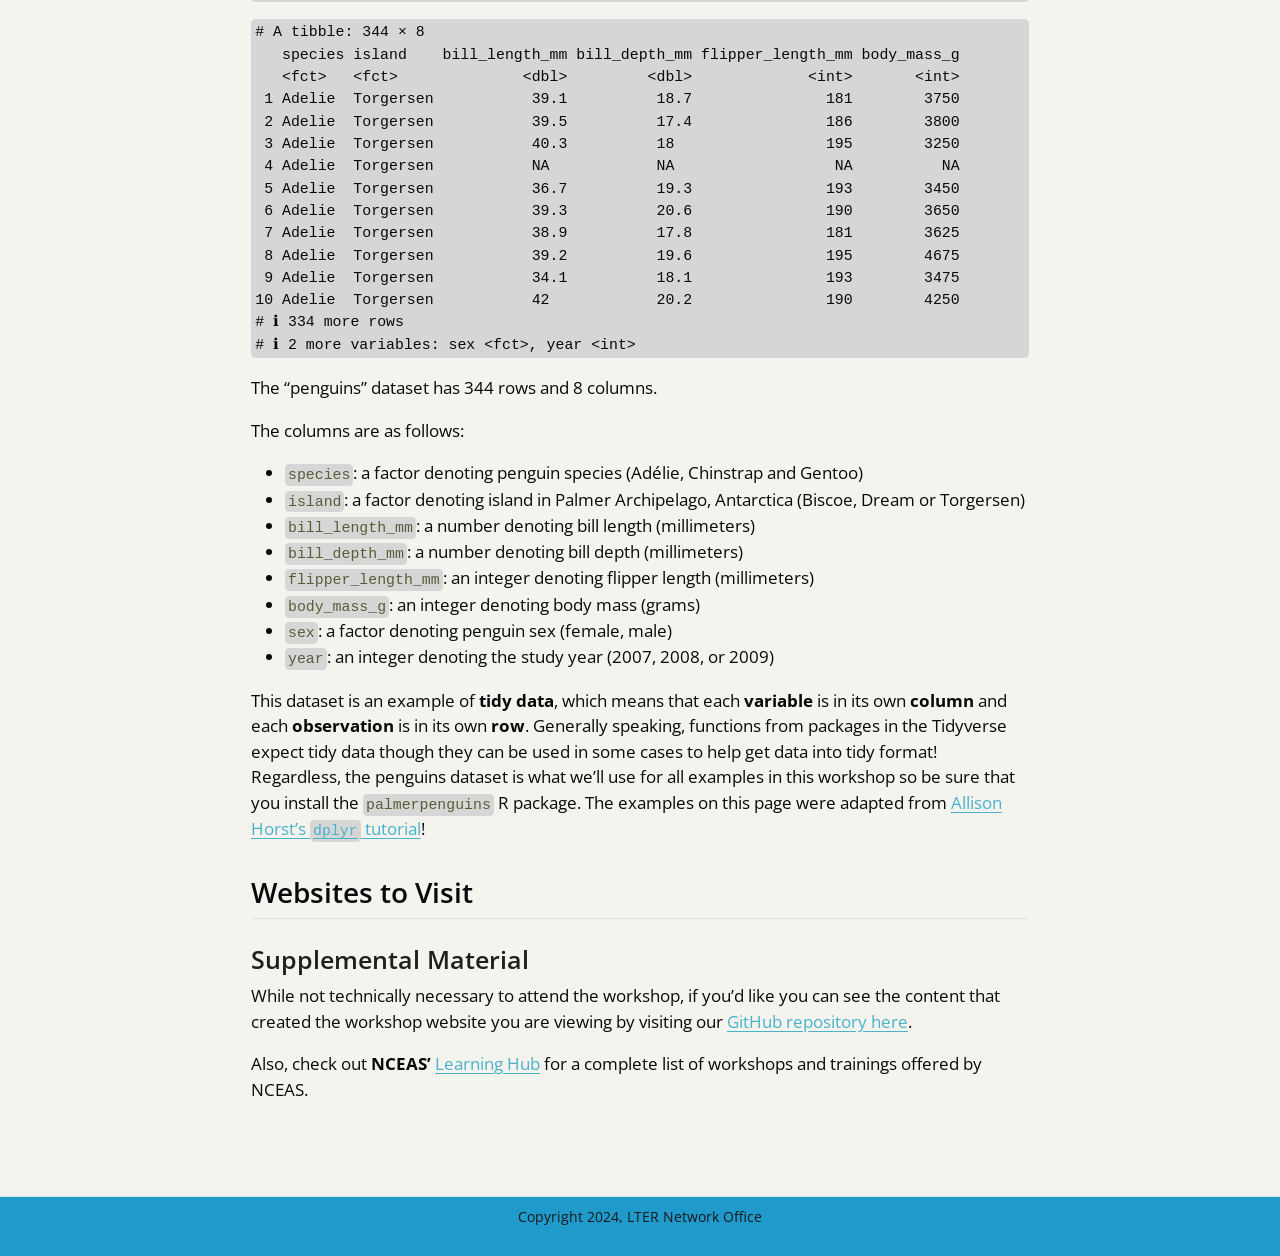
==== commit e36235f6: "Built site for gh-pages" ====
--- a/index.html
+++ b/index.html
@@ -2,7 +2,7 @@
 <html xmlns="http://www.w3.org/1999/xhtml" lang="en" xml:lang="en"><head>
 
 <meta charset="utf-8">
-<meta name="generator" content="quarto-1.5.56">
+<meta name="generator" content="quarto-1.7.33">
 
 <meta name="viewport" content="width=device-width, initial-scale=1.0, user-scalable=yes">
 
@@ -21,8 +21,9 @@
   vertical-align: middle;
 }
 /* CSS for syntax highlighting */
+html { -webkit-text-size-adjust: 100%; }
 pre > code.sourceCode { white-space: pre; position: relative; }
-pre > code.sourceCode > span { line-height: 1.25; }
+pre > code.sourceCode > span { display: inline-block; line-height: 1.25; }
 pre > code.sourceCode > span:empty { height: 1.2em; }
 .sourceCode { overflow: visible; }
 code.sourceCode > span { color: inherit; text-decoration: inherit; }
@@ -33,7 +34,7 @@
 }
 @media print {
 pre > code.sourceCode { white-space: pre-wrap; }
-pre > code.sourceCode > span { display: inline-block; text-indent: -5em; padding-left: 5em; }
+pre > code.sourceCode > span { text-indent: -5em; padding-left: 5em; }
 }
 pre.numberSource code
   { counter-reset: source-line 0; }
@@ -64,18 +65,21 @@
 <script src="site_libs/quarto-search/fuse.min.js"></script>
 <script src="site_libs/quarto-search/quarto-search.js"></script>
 <meta name="quarto:offset" content="./">
-<link href="./images/hex_scicomptools.png" rel="icon" type="image/png">
-<script src="site_libs/quarto-html/quarto.js"></script>
+<link href="./images/logos/hex_scicomptools.png" rel="icon" type="image/png">
+<script src="site_libs/quarto-html/quarto.js" type="module"></script>
+<script src="site_libs/quarto-html/tabsets/tabsets.js" type="module"></script>
 <script src="site_libs/quarto-html/popper.min.js"></script>
 <script src="site_libs/quarto-html/tippy.umd.min.js"></script>
 <script src="site_libs/quarto-html/anchor.min.js"></script>
 <link href="site_libs/quarto-html/tippy.css" rel="stylesheet">
-<link href="site_libs/quarto-html/quarto-syntax-highlighting.css" rel="stylesheet" class="quarto-color-scheme" id="quarto-text-highlighting-styles">
-<link href="site_libs/quarto-html/quarto-syntax-highlighting-dark.css" rel="prefetch" class="quarto-color-scheme quarto-color-alternate" id="quarto-text-highlighting-styles">
+<link href="site_libs/quarto-html/quarto-syntax-highlighting-ea385d0e468b0dd5ea5bf0780b1290d9.css" rel="stylesheet" class="quarto-color-scheme" id="quarto-text-highlighting-styles">
+<link href="site_libs/quarto-html/quarto-syntax-highlighting-dark-bc185b5c5bdbcb35c2eb49d8a876ef70.css" rel="stylesheet" class="quarto-color-scheme quarto-color-alternate" id="quarto-text-highlighting-styles">
+<link href="site_libs/quarto-html/quarto-syntax-highlighting-ea385d0e468b0dd5ea5bf0780b1290d9.css" rel="stylesheet" class="quarto-color-scheme-extra" id="quarto-text-highlighting-styles">
 <script src="site_libs/bootstrap/bootstrap.min.js"></script>
 <link href="site_libs/bootstrap/bootstrap-icons.css" rel="stylesheet">
-<link href="site_libs/bootstrap/bootstrap.min.css" rel="stylesheet" class="quarto-color-scheme" id="quarto-bootstrap" data-mode="light">
-<link href="site_libs/bootstrap/bootstrap-dark.min.css" rel="prefetch" class="quarto-color-scheme quarto-color-alternate" id="quarto-bootstrap" data-mode="dark">
+<link href="site_libs/bootstrap/bootstrap-1e9d46b4ac02e4c5781b73a20a8a19f2.min.css" rel="stylesheet" append-hash="true" class="quarto-color-scheme" id="quarto-bootstrap" data-mode="light">
+<link href="site_libs/bootstrap/bootstrap-dark-4bb0b3230550676b8df2ae5474323da0.min.css" rel="stylesheet" append-hash="true" class="quarto-color-scheme quarto-color-alternate" id="quarto-bootstrap" data-mode="dark">
+<link href="site_libs/bootstrap/bootstrap-1e9d46b4ac02e4c5781b73a20a8a19f2.min.css" rel="stylesheet" append-hash="true" class="quarto-color-scheme-extra" id="quarto-bootstrap" data-mode="light">
 <script id="quarto-search-options" type="application/json">{
   "location": "navbar",
   "copy-button": false,
@@ -107,10 +111,176 @@
 
 <meta name="twitter:title" content="Overview – SciComp Workshop - Coding in the Tidyverse">
 <meta name="twitter:description" content="">
-<meta name="twitter:card" content="summary">
+<meta name="twitter:image" content="https://lter.github.io/workshop-tidyverse/images/logos/hex_tidyverse.png">
+<meta name="twitter:image:alt" content="Hex logo for the Tidyverse R package">
+<meta name="twitter:image-height" content="852">
+<meta name="twitter:image-width" content="738">
+<meta name="twitter:card" content="summary_large_image">
 </head>
 
-<body class="nav-sidebar docked nav-fixed">
+<body class="nav-sidebar docked nav-fixed quarto-light"><script id="quarto-html-before-body" type="application/javascript">
+    const toggleBodyColorMode = (bsSheetEl) => {
+      const mode = bsSheetEl.getAttribute("data-mode");
+      const bodyEl = window.document.querySelector("body");
+      if (mode === "dark") {
+        bodyEl.classList.add("quarto-dark");
+        bodyEl.classList.remove("quarto-light");
+      } else {
+        bodyEl.classList.add("quarto-light");
+        bodyEl.classList.remove("quarto-dark");
+      }
+    }
+    const toggleBodyColorPrimary = () => {
+      const bsSheetEl = window.document.querySelector("link#quarto-bootstrap:not([rel=disabled-stylesheet])");
+      if (bsSheetEl) {
+        toggleBodyColorMode(bsSheetEl);
+      }
+    }
+    const setColorSchemeToggle = (alternate) => {
+      const toggles = window.document.querySelectorAll('.quarto-color-scheme-toggle');
+      for (let i=0; i < toggles.length; i++) {
+        const toggle = toggles[i];
+        if (toggle) {
+          if (alternate) {
+            toggle.classList.add("alternate");
+          } else {
+            toggle.classList.remove("alternate");
+          }
+        }
+      }
+    };
+    const toggleColorMode = (alternate) => {
+      // Switch the stylesheets
+      const primaryStylesheets = window.document.querySelectorAll('link.quarto-color-scheme:not(.quarto-color-alternate)');
+      const alternateStylesheets = window.document.querySelectorAll('link.quarto-color-scheme.quarto-color-alternate');
+      manageTransitions('#quarto-margin-sidebar .nav-link', false);
+      if (alternate) {
+        // note: dark is layered on light, we don't disable primary!
+        enableStylesheet(alternateStylesheets);
+        for (const sheetNode of alternateStylesheets) {
+          if (sheetNode.id === "quarto-bootstrap") {
+            toggleBodyColorMode(sheetNode);
+          }
+        }
+      } else {
+        disableStylesheet(alternateStylesheets);
+        enableStylesheet(primaryStylesheets)
+        toggleBodyColorPrimary();
+      }
+      manageTransitions('#quarto-margin-sidebar .nav-link', true);
+      // Switch the toggles
+      setColorSchemeToggle(alternate)
+      // Hack to workaround the fact that safari doesn't
+      // properly recolor the scrollbar when toggling (#1455)
+      if (navigator.userAgent.indexOf('Safari') > 0 && navigator.userAgent.indexOf('Chrome') == -1) {
+        manageTransitions("body", false);
+        window.scrollTo(0, 1);
+        setTimeout(() => {
+          window.scrollTo(0, 0);
+          manageTransitions("body", true);
+        }, 40);
+      }
+    }
+    const disableStylesheet = (stylesheets) => {
+      for (let i=0; i < stylesheets.length; i++) {
+        const stylesheet = stylesheets[i];
+        stylesheet.rel = 'disabled-stylesheet';
+      }
+    }
+    const enableStylesheet = (stylesheets) => {
+      for (let i=0; i < stylesheets.length; i++) {
+        const stylesheet = stylesheets[i];
+        if(stylesheet.rel !== 'stylesheet') { // for Chrome, which will still FOUC without this check
+          stylesheet.rel = 'stylesheet';
+        }
+      }
+    }
+    const manageTransitions = (selector, allowTransitions) => {
+      const els = window.document.querySelectorAll(selector);
+      for (let i=0; i < els.length; i++) {
+        const el = els[i];
+        if (allowTransitions) {
+          el.classList.remove('notransition');
+        } else {
+          el.classList.add('notransition');
+        }
+      }
+    }
+    const isFileUrl = () => {
+      return window.location.protocol === 'file:';
+    }
+    const hasAlternateSentinel = () => {
+      let styleSentinel = getColorSchemeSentinel();
+      if (styleSentinel !== null) {
+        return styleSentinel === "alternate";
+      } else {
+        return false;
+      }
+    }
+    const setStyleSentinel = (alternate) => {
+      const value = alternate ? "alternate" : "default";
+      if (!isFileUrl()) {
+        window.localStorage.setItem("quarto-color-scheme", value);
+      } else {
+        localAlternateSentinel = value;
+      }
+    }
+    const getColorSchemeSentinel = () => {
+      if (!isFileUrl()) {
+        const storageValue = window.localStorage.getItem("quarto-color-scheme");
+        return storageValue != null ? storageValue : localAlternateSentinel;
+      } else {
+        return localAlternateSentinel;
+      }
+    }
+    const toggleGiscusIfUsed = (isAlternate, darkModeDefault) => {
+      const baseTheme = document.querySelector('#giscus-base-theme')?.value ?? 'light';
+      const alternateTheme = document.querySelector('#giscus-alt-theme')?.value ?? 'dark';
+      let newTheme = '';
+      if(authorPrefersDark) {
+        newTheme = isAlternate ? baseTheme : alternateTheme;
+      } else {
+        newTheme = isAlternate ? alternateTheme : baseTheme;
+      }
+      const changeGiscusTheme = () => {
+        // From: https://github.com/giscus/giscus/issues/336
+        const sendMessage = (message) => {
+          const iframe = document.querySelector('iframe.giscus-frame');
+          if (!iframe) return;
+          iframe.contentWindow.postMessage({ giscus: message }, 'https://giscus.app');
+        }
+        sendMessage({
+          setConfig: {
+            theme: newTheme
+          }
+        });
+      }
+      const isGiscussLoaded = window.document.querySelector('iframe.giscus-frame') !== null;
+      if (isGiscussLoaded) {
+        changeGiscusTheme();
+      }
+    };
+    const authorPrefersDark = false;
+    const darkModeDefault = authorPrefersDark;
+      document.querySelector('link#quarto-text-highlighting-styles.quarto-color-scheme-extra').rel = 'disabled-stylesheet';
+      document.querySelector('link#quarto-bootstrap.quarto-color-scheme-extra').rel = 'disabled-stylesheet';
+    let localAlternateSentinel = darkModeDefault ? 'alternate' : 'default';
+    // Dark / light mode switch
+    window.quartoToggleColorScheme = () => {
+      // Read the current dark / light value
+      let toAlternate = !hasAlternateSentinel();
+      toggleColorMode(toAlternate);
+      setStyleSentinel(toAlternate);
+      toggleGiscusIfUsed(toAlternate, darkModeDefault);
+      window.dispatchEvent(new Event('resize'));
+    };
+    // Switch to dark mode if need be
+    if (hasAlternateSentinel()) {
+      toggleColorMode(true);
+    } else {
+      toggleColorMode(false);
+    }
+  </script>
 
 <div id="quarto-search-results"></div>
   <header id="quarto-header" class="headroom fixed-top">
@@ -257,6 +427,7 @@
 <!-- main -->
 <main class="content" id="quarto-document-content">
 
+
 <header id="title-block-header" class="quarto-title-block default">
 <div class="quarto-title">
 <h1 class="title">Overview</h1>
@@ -361,388 +532,260 @@
 
 </main> <!-- /main -->
 <script id="quarto-html-after-body" type="application/javascript">
-window.document.addEventListener("DOMContentLoaded", function (event) {
-  const toggleBodyColorMode = (bsSheetEl) => {
-    const mode = bsSheetEl.getAttribute("data-mode");
-    const bodyEl = window.document.querySelector("body");
-    if (mode === "dark") {
-      bodyEl.classList.add("quarto-dark");
-      bodyEl.classList.remove("quarto-light");
-    } else {
-      bodyEl.classList.add("quarto-light");
-      bodyEl.classList.remove("quarto-dark");
-    }
-  }
-  const toggleBodyColorPrimary = () => {
-    const bsSheetEl = window.document.querySelector("link#quarto-bootstrap");
-    if (bsSheetEl) {
-      toggleBodyColorMode(bsSheetEl);
-    }
-  }
-  toggleBodyColorPrimary();  
-  const disableStylesheet = (stylesheets) => {
-    for (let i=0; i < stylesheets.length; i++) {
-      const stylesheet = stylesheets[i];
-      stylesheet.rel = 'prefetch';
-    }
-  }
-  const enableStylesheet = (stylesheets) => {
-    for (let i=0; i < stylesheets.length; i++) {
-      const stylesheet = stylesheets[i];
-      stylesheet.rel = 'stylesheet';
-    }
-  }
-  const manageTransitions = (selector, allowTransitions) => {
-    const els = window.document.querySelectorAll(selector);
-    for (let i=0; i < els.length; i++) {
-      const el = els[i];
-      if (allowTransitions) {
-        el.classList.remove('notransition');
+  window.document.addEventListener("DOMContentLoaded", function (event) {
+    // Ensure there is a toggle, if there isn't float one in the top right
+    if (window.document.querySelector('.quarto-color-scheme-toggle') === null) {
+      const a = window.document.createElement('a');
+      a.classList.add('top-right');
+      a.classList.add('quarto-color-scheme-toggle');
+      a.href = "";
+      a.onclick = function() { try { window.quartoToggleColorScheme(); } catch {} return false; };
+      const i = window.document.createElement("i");
+      i.classList.add('bi');
+      a.appendChild(i);
+      window.document.body.appendChild(a);
+    }
+    setColorSchemeToggle(hasAlternateSentinel())
+    const icon = "";
+    const anchorJS = new window.AnchorJS();
+    anchorJS.options = {
+      placement: 'right',
+      icon: icon
+    };
+    anchorJS.add('.anchored');
+    const isCodeAnnotation = (el) => {
+      for (const clz of el.classList) {
+        if (clz.startsWith('code-annotation-')) {                     
+          return true;
+        }
+      }
+      return false;
+    }
+    const onCopySuccess = function(e) {
+      // button target
+      const button = e.trigger;
+      // don't keep focus
+      button.blur();
+      // flash "checked"
+      button.classList.add('code-copy-button-checked');
+      var currentTitle = button.getAttribute("title");
+      button.setAttribute("title", "Copied!");
+      let tooltip;
+      if (window.bootstrap) {
+        button.setAttribute("data-bs-toggle", "tooltip");
+        button.setAttribute("data-bs-placement", "left");
+        button.setAttribute("data-bs-title", "Copied!");
+        tooltip = new bootstrap.Tooltip(button, 
+          { trigger: "manual", 
+            customClass: "code-copy-button-tooltip",
+            offset: [0, -8]});
+        tooltip.show();    
+      }
+      setTimeout(function() {
+        if (tooltip) {
+          tooltip.hide();
+          button.removeAttribute("data-bs-title");
+          button.removeAttribute("data-bs-toggle");
+          button.removeAttribute("data-bs-placement");
+        }
+        button.setAttribute("title", currentTitle);
+        button.classList.remove('code-copy-button-checked');
+      }, 1000);
+      // clear code selection
+      e.clearSelection();
+    }
+    const getTextToCopy = function(trigger) {
+        const codeEl = trigger.previousElementSibling.cloneNode(true);
+        for (const childEl of codeEl.children) {
+          if (isCodeAnnotation(childEl)) {
+            childEl.remove();
+          }
+        }
+        return codeEl.innerText;
+    }
+    const clipboard = new window.ClipboardJS('.code-copy-button:not([data-in-quarto-modal])', {
+      text: getTextToCopy
+    });
+    clipboard.on('success', onCopySuccess);
+    if (window.document.getElementById('quarto-embedded-source-code-modal')) {
+      const clipboardModal = new window.ClipboardJS('.code-copy-button[data-in-quarto-modal]', {
+        text: getTextToCopy,
+        container: window.document.getElementById('quarto-embedded-source-code-modal')
+      });
+      clipboardModal.on('success', onCopySuccess);
+    }
+      var localhostRegex = new RegExp(/^(?:http|https):\/\/localhost\:?[0-9]*\//);
+      var mailtoRegex = new RegExp(/^mailto:/);
+        var filterRegex = new RegExp("https:\/\/lter\.github\.io\/workshop-tidyverse\/");
+      var isInternal = (href) => {
+          return filterRegex.test(href) || localhostRegex.test(href) || mailtoRegex.test(href);
+      }
+      // Inspect non-navigation links and adorn them if external
+     var links = window.document.querySelectorAll('a[href]:not(.nav-link):not(.navbar-brand):not(.toc-action):not(.sidebar-link):not(.sidebar-item-toggle):not(.pagination-link):not(.no-external):not([aria-hidden]):not(.dropdown-item):not(.quarto-navigation-tool):not(.about-link)');
+      for (var i=0; i<links.length; i++) {
+        const link = links[i];
+        if (!isInternal(link.href)) {
+          // undo the damage that might have been done by quarto-nav.js in the case of
+          // links that we want to consider external
+          if (link.dataset.originalHref !== undefined) {
+            link.href = link.dataset.originalHref;
+          }
+            // target, if specified
+            link.setAttribute("target", "_blank");
+            if (link.getAttribute("rel") === null) {
+              link.setAttribute("rel", "noopener");
+            }
+        }
+      }
+    function tippyHover(el, contentFn, onTriggerFn, onUntriggerFn) {
+      const config = {
+        allowHTML: true,
+        maxWidth: 500,
+        delay: 100,
+        arrow: false,
+        appendTo: function(el) {
+            return el.parentElement;
+        },
+        interactive: true,
+        interactiveBorder: 10,
+        theme: 'quarto',
+        placement: 'bottom-start',
+      };
+      if (contentFn) {
+        config.content = contentFn;
+      }
+      if (onTriggerFn) {
+        config.onTrigger = onTriggerFn;
+      }
+      if (onUntriggerFn) {
+        config.onUntrigger = onUntriggerFn;
+      }
+      window.tippy(el, config); 
+    }
+    const noterefs = window.document.querySelectorAll('a[role="doc-noteref"]');
+    for (var i=0; i<noterefs.length; i++) {
+      const ref = noterefs[i];
+      tippyHover(ref, function() {
+        // use id or data attribute instead here
+        let href = ref.getAttribute('data-footnote-href') || ref.getAttribute('href');
+        try { href = new URL(href).hash; } catch {}
+        const id = href.replace(/^#\/?/, "");
+        const note = window.document.getElementById(id);
+        if (note) {
+          return note.innerHTML;
+        } else {
+          return "";
+        }
+      });
+    }
+    const xrefs = window.document.querySelectorAll('a.quarto-xref');
+    const processXRef = (id, note) => {
+      // Strip column container classes
+      const stripColumnClz = (el) => {
+        el.classList.remove("page-full", "page-columns");
+        if (el.children) {
+          for (const child of el.children) {
+            stripColumnClz(child);
+          }
+        }
+      }
+      stripColumnClz(note)
+      if (id === null || id.startsWith('sec-')) {
+        // Special case sections, only their first couple elements
+        const container = document.createElement("div");
+        if (note.children && note.children.length > 2) {
+          container.appendChild(note.children[0].cloneNode(true));
+          for (let i = 1; i < note.children.length; i++) {
+            const child = note.children[i];
+            if (child.tagName === "P" && child.innerText === "") {
+              continue;
+            } else {
+              container.appendChild(child.cloneNode(true));
+              break;
+            }
+          }
+          if (window.Quarto?.typesetMath) {
+            window.Quarto.typesetMath(container);
+          }
+          return container.innerHTML
+        } else {
+          if (window.Quarto?.typesetMath) {
+            window.Quarto.typesetMath(note);
+          }
+          return note.innerHTML;
+        }
       } else {
-        el.classList.add('notransition');
-      }
-    }
-  }
-  const toggleGiscusIfUsed = (isAlternate, darkModeDefault) => {
-    const baseTheme = document.querySelector('#giscus-base-theme')?.value ?? 'light';
-    const alternateTheme = document.querySelector('#giscus-alt-theme')?.value ?? 'dark';
-    let newTheme = '';
-    if(darkModeDefault) {
-      newTheme = isAlternate ? baseTheme : alternateTheme;
-    } else {
-      newTheme = isAlternate ? alternateTheme : baseTheme;
-    }
-    const changeGiscusTheme = () => {
-      // From: https://github.com/giscus/giscus/issues/336
-      const sendMessage = (message) => {
-        const iframe = document.querySelector('iframe.giscus-frame');
-        if (!iframe) return;
-        iframe.contentWindow.postMessage({ giscus: message }, 'https://giscus.app');
-      }
-      sendMessage({
-        setConfig: {
-          theme: newTheme
-        }
-      });
-    }
-    const isGiscussLoaded = window.document.querySelector('iframe.giscus-frame') !== null;
-    if (isGiscussLoaded) {
-      changeGiscusTheme();
-    }
-  }
-  const toggleColorMode = (alternate) => {
-    // Switch the stylesheets
-    const alternateStylesheets = window.document.querySelectorAll('link.quarto-color-scheme.quarto-color-alternate');
-    manageTransitions('#quarto-margin-sidebar .nav-link', false);
-    if (alternate) {
-      enableStylesheet(alternateStylesheets);
-      for (const sheetNode of alternateStylesheets) {
-        if (sheetNode.id === "quarto-bootstrap") {
-          toggleBodyColorMode(sheetNode);
-        }
-      }
-    } else {
-      disableStylesheet(alternateStylesheets);
-      toggleBodyColorPrimary();
-    }
-    manageTransitions('#quarto-margin-sidebar .nav-link', true);
-    // Switch the toggles
-    const toggles = window.document.querySelectorAll('.quarto-color-scheme-toggle');
-    for (let i=0; i < toggles.length; i++) {
-      const toggle = toggles[i];
-      if (toggle) {
-        if (alternate) {
-          toggle.classList.add("alternate");     
-        } else {
-          toggle.classList.remove("alternate");
-        }
-      }
-    }
-    // Hack to workaround the fact that safari doesn't
-    // properly recolor the scrollbar when toggling (#1455)
-    if (navigator.userAgent.indexOf('Safari') > 0 && navigator.userAgent.indexOf('Chrome') == -1) {
-      manageTransitions("body", false);
-      window.scrollTo(0, 1);
-      setTimeout(() => {
-        window.scrollTo(0, 0);
-        manageTransitions("body", true);
-      }, 40);  
-    }
-  }
-  const isFileUrl = () => { 
-    return window.location.protocol === 'file:';
-  }
-  const hasAlternateSentinel = () => {  
-    let styleSentinel = getColorSchemeSentinel();
-    if (styleSentinel !== null) {
-      return styleSentinel === "alternate";
-    } else {
-      return false;
-    }
-  }
-  const setStyleSentinel = (alternate) => {
-    const value = alternate ? "alternate" : "default";
-    if (!isFileUrl()) {
-      window.localStorage.setItem("quarto-color-scheme", value);
-    } else {
-      localAlternateSentinel = value;
-    }
-  }
-  const getColorSchemeSentinel = () => {
-    if (!isFileUrl()) {
-      const storageValue = window.localStorage.getItem("quarto-color-scheme");
-      return storageValue != null ? storageValue : localAlternateSentinel;
-    } else {
-      return localAlternateSentinel;
-    }
-  }
-  const darkModeDefault = false;
-  let localAlternateSentinel = darkModeDefault ? 'alternate' : 'default';
-  // Dark / light mode switch
-  window.quartoToggleColorScheme = () => {
-    // Read the current dark / light value 
-    let toAlternate = !hasAlternateSentinel();
-    toggleColorMode(toAlternate);
-    setStyleSentinel(toAlternate);
-    toggleGiscusIfUsed(toAlternate, darkModeDefault);
-  };
-  // Ensure there is a toggle, if there isn't float one in the top right
-  if (window.document.querySelector('.quarto-color-scheme-toggle') === null) {
-    const a = window.document.createElement('a');
-    a.classList.add('top-right');
-    a.classList.add('quarto-color-scheme-toggle');
-    a.href = "";
-    a.onclick = function() { try { window.quartoToggleColorScheme(); } catch {} return false; };
-    const i = window.document.createElement("i");
-    i.classList.add('bi');
-    a.appendChild(i);
-    window.document.body.appendChild(a);
-  }
-  // Switch to dark mode if need be
-  if (hasAlternateSentinel()) {
-    toggleColorMode(true);
-  } else {
-    toggleColorMode(false);
-  }
-  const icon = "";
-  const anchorJS = new window.AnchorJS();
-  anchorJS.options = {
-    placement: 'right',
-    icon: icon
-  };
-  anchorJS.add('.anchored');
-  const isCodeAnnotation = (el) => {
-    for (const clz of el.classList) {
-      if (clz.startsWith('code-annotation-')) {                     
-        return true;
-      }
-    }
-    return false;
-  }
-  const onCopySuccess = function(e) {
-    // button target
-    const button = e.trigger;
-    // don't keep focus
-    button.blur();
-    // flash "checked"
-    button.classList.add('code-copy-button-checked');
-    var currentTitle = button.getAttribute("title");
-    button.setAttribute("title", "Copied!");
-    let tooltip;
-    if (window.bootstrap) {
-      button.setAttribute("data-bs-toggle", "tooltip");
-      button.setAttribute("data-bs-placement", "left");
-      button.setAttribute("data-bs-title", "Copied!");
-      tooltip = new bootstrap.Tooltip(button, 
-        { trigger: "manual", 
-          customClass: "code-copy-button-tooltip",
-          offset: [0, -8]});
-      tooltip.show();    
-    }
-    setTimeout(function() {
-      if (tooltip) {
-        tooltip.hide();
-        button.removeAttribute("data-bs-title");
-        button.removeAttribute("data-bs-toggle");
-        button.removeAttribute("data-bs-placement");
-      }
-      button.setAttribute("title", currentTitle);
-      button.classList.remove('code-copy-button-checked');
-    }, 1000);
-    // clear code selection
-    e.clearSelection();
-  }
-  const getTextToCopy = function(trigger) {
-      const codeEl = trigger.previousElementSibling.cloneNode(true);
-      for (const childEl of codeEl.children) {
-        if (isCodeAnnotation(childEl)) {
-          childEl.remove();
-        }
-      }
-      return codeEl.innerText;
-  }
-  const clipboard = new window.ClipboardJS('.code-copy-button:not([data-in-quarto-modal])', {
-    text: getTextToCopy
-  });
-  clipboard.on('success', onCopySuccess);
-  if (window.document.getElementById('quarto-embedded-source-code-modal')) {
-    // For code content inside modals, clipBoardJS needs to be initialized with a container option
-    // TODO: Check when it could be a function (https://github.com/zenorocha/clipboard.js/issues/860)
-    const clipboardModal = new window.ClipboardJS('.code-copy-button[data-in-quarto-modal]', {
-      text: getTextToCopy,
-      container: window.document.getElementById('quarto-embedded-source-code-modal')
-    });
-    clipboardModal.on('success', onCopySuccess);
-  }
-    var localhostRegex = new RegExp(/^(?:http|https):\/\/localhost\:?[0-9]*\//);
-    var mailtoRegex = new RegExp(/^mailto:/);
-      var filterRegex = new RegExp("https:\/\/lter\.github\.io\/workshop-tidyverse\/");
-    var isInternal = (href) => {
-        return filterRegex.test(href) || localhostRegex.test(href) || mailtoRegex.test(href);
-    }
-    // Inspect non-navigation links and adorn them if external
- 	var links = window.document.querySelectorAll('a[href]:not(.nav-link):not(.navbar-brand):not(.toc-action):not(.sidebar-link):not(.sidebar-item-toggle):not(.pagination-link):not(.no-external):not([aria-hidden]):not(.dropdown-item):not(.quarto-navigation-tool):not(.about-link)');
-    for (var i=0; i<links.length; i++) {
-      const link = links[i];
-      if (!isInternal(link.href)) {
-        // undo the damage that might have been done by quarto-nav.js in the case of
-        // links that we want to consider external
-        if (link.dataset.originalHref !== undefined) {
-          link.href = link.dataset.originalHref;
-        }
-          // target, if specified
-          link.setAttribute("target", "_blank");
-          if (link.getAttribute("rel") === null) {
-            link.setAttribute("rel", "noopener");
-          }
-      }
-    }
-  function tippyHover(el, contentFn, onTriggerFn, onUntriggerFn) {
-    const config = {
-      allowHTML: true,
-      maxWidth: 500,
-      delay: 100,
-      arrow: false,
-      appendTo: function(el) {
-          return el.parentElement;
-      },
-      interactive: true,
-      interactiveBorder: 10,
-      theme: 'quarto',
-      placement: 'bottom-start',
-    };
-    if (contentFn) {
-      config.content = contentFn;
-    }
-    if (onTriggerFn) {
-      config.onTrigger = onTriggerFn;
-    }
-    if (onUntriggerFn) {
-      config.onUntrigger = onUntriggerFn;
-    }
-    window.tippy(el, config); 
-  }
-  const noterefs = window.document.querySelectorAll('a[role="doc-noteref"]');
-  for (var i=0; i<noterefs.length; i++) {
-    const ref = noterefs[i];
-    tippyHover(ref, function() {
-      // use id or data attribute instead here
-      let href = ref.getAttribute('data-footnote-href') || ref.getAttribute('href');
-      try { href = new URL(href).hash; } catch {}
-      const id = href.replace(/^#\/?/, "");
-      const note = window.document.getElementById(id);
-      if (note) {
-        return note.innerHTML;
-      } else {
-        return "";
-      }
-    });
-  }
-  const xrefs = window.document.querySelectorAll('a.quarto-xref');
-  const processXRef = (id, note) => {
-    // Strip column container classes
-    const stripColumnClz = (el) => {
-      el.classList.remove("page-full", "page-columns");
-      if (el.children) {
-        for (const child of el.children) {
-          stripColumnClz(child);
-        }
-      }
-    }
-    stripColumnClz(note)
-    if (id === null || id.startsWith('sec-')) {
-      // Special case sections, only their first couple elements
-      const container = document.createElement("div");
-      if (note.children && note.children.length > 2) {
-        container.appendChild(note.children[0].cloneNode(true));
-        for (let i = 1; i < note.children.length; i++) {
-          const child = note.children[i];
-          if (child.tagName === "P" && child.innerText === "") {
-            continue;
-          } else {
-            container.appendChild(child.cloneNode(true));
-            break;
-          }
-        }
-        if (window.Quarto?.typesetMath) {
-          window.Quarto.typesetMath(container);
-        }
-        return container.innerHTML
-      } else {
+        // Remove any anchor links if they are present
+        const anchorLink = note.querySelector('a.anchorjs-link');
+        if (anchorLink) {
+          anchorLink.remove();
+        }
         if (window.Quarto?.typesetMath) {
           window.Quarto.typesetMath(note);
         }
-        return note.innerHTML;
-      }
-    } else {
-      // Remove any anchor links if they are present
-      const anchorLink = note.querySelector('a.anchorjs-link');
-      if (anchorLink) {
-        anchorLink.remove();
-      }
-      if (window.Quarto?.typesetMath) {
-        window.Quarto.typesetMath(note);
-      }
-      // TODO in 1.5, we should make sure this works without a callout special case
-      if (note.classList.contains("callout")) {
-        return note.outerHTML;
-      } else {
-        return note.innerHTML;
-      }
-    }
-  }
-  for (var i=0; i<xrefs.length; i++) {
-    const xref = xrefs[i];
-    tippyHover(xref, undefined, function(instance) {
-      instance.disable();
-      let url = xref.getAttribute('href');
-      let hash = undefined; 
-      if (url.startsWith('#')) {
-        hash = url;
-      } else {
-        try { hash = new URL(url).hash; } catch {}
-      }
-      if (hash) {
-        const id = hash.replace(/^#\/?/, "");
-        const note = window.document.getElementById(id);
-        if (note !== null) {
-          try {
-            const html = processXRef(id, note.cloneNode(true));
-            instance.setContent(html);
-          } finally {
-            instance.enable();
-            instance.show();
-          }
+        if (note.classList.contains("callout")) {
+          return note.outerHTML;
         } else {
-          // See if we can fetch this
-          fetch(url.split('#')[0])
+          return note.innerHTML;
+        }
+      }
+    }
+    for (var i=0; i<xrefs.length; i++) {
+      const xref = xrefs[i];
+      tippyHover(xref, undefined, function(instance) {
+        instance.disable();
+        let url = xref.getAttribute('href');
+        let hash = undefined; 
+        if (url.startsWith('#')) {
+          hash = url;
+        } else {
+          try { hash = new URL(url).hash; } catch {}
+        }
+        if (hash) {
+          const id = hash.replace(/^#\/?/, "");
+          const note = window.document.getElementById(id);
+          if (note !== null) {
+            try {
+              const html = processXRef(id, note.cloneNode(true));
+              instance.setContent(html);
+            } finally {
+              instance.enable();
+              instance.show();
+            }
+          } else {
+            // See if we can fetch this
+            fetch(url.split('#')[0])
+            .then(res => res.text())
+            .then(html => {
+              const parser = new DOMParser();
+              const htmlDoc = parser.parseFromString(html, "text/html");
+              const note = htmlDoc.getElementById(id);
+              if (note !== null) {
+                const html = processXRef(id, note);
+                instance.setContent(html);
+              } 
+            }).finally(() => {
+              instance.enable();
+              instance.show();
+            });
+          }
+        } else {
+          // See if we can fetch a full url (with no hash to target)
+          // This is a special case and we should probably do some content thinning / targeting
+          fetch(url)
           .then(res => res.text())
           .then(html => {
             const parser = new DOMParser();
             const htmlDoc = parser.parseFromString(html, "text/html");
-            const note = htmlDoc.getElementById(id);
+            const note = htmlDoc.querySelector('main.content');
             if (note !== null) {
-              const html = processXRef(id, note);
+              // This should only happen for chapter cross references
+              // (since there is no id in the URL)
+              // remove the first header
+              if (note.children.length > 0 && note.children[0].tagName === "HEADER") {
+                note.children[0].remove();
+              }
+              const html = processXRef(null, note);
               instance.setContent(html);
             } 
           }).finally(() => {
@@ -750,185 +793,161 @@
             instance.show();
           });
         }
+      }, function(instance) {
+      });
+    }
+        let selectedAnnoteEl;
+        const selectorForAnnotation = ( cell, annotation) => {
+          let cellAttr = 'data-code-cell="' + cell + '"';
+          let lineAttr = 'data-code-annotation="' +  annotation + '"';
+          const selector = 'span[' + cellAttr + '][' + lineAttr + ']';
+          return selector;
+        }
+        const selectCodeLines = (annoteEl) => {
+          const doc = window.document;
+          const targetCell = annoteEl.getAttribute("data-target-cell");
+          const targetAnnotation = annoteEl.getAttribute("data-target-annotation");
+          const annoteSpan = window.document.querySelector(selectorForAnnotation(targetCell, targetAnnotation));
+          const lines = annoteSpan.getAttribute("data-code-lines").split(",");
+          const lineIds = lines.map((line) => {
+            return targetCell + "-" + line;
+          })
+          let top = null;
+          let height = null;
+          let parent = null;
+          if (lineIds.length > 0) {
+              //compute the position of the single el (top and bottom and make a div)
+              const el = window.document.getElementById(lineIds[0]);
+              top = el.offsetTop;
+              height = el.offsetHeight;
+              parent = el.parentElement.parentElement;
+            if (lineIds.length > 1) {
+              const lastEl = window.document.getElementById(lineIds[lineIds.length - 1]);
+              const bottom = lastEl.offsetTop + lastEl.offsetHeight;
+              height = bottom - top;
+            }
+            if (top !== null && height !== null && parent !== null) {
+              // cook up a div (if necessary) and position it 
+              let div = window.document.getElementById("code-annotation-line-highlight");
+              if (div === null) {
+                div = window.document.createElement("div");
+                div.setAttribute("id", "code-annotation-line-highlight");
+                div.style.position = 'absolute';
+                parent.appendChild(div);
+              }
+              div.style.top = top - 2 + "px";
+              div.style.height = height + 4 + "px";
+              div.style.left = 0;
+              let gutterDiv = window.document.getElementById("code-annotation-line-highlight-gutter");
+              if (gutterDiv === null) {
+                gutterDiv = window.document.createElement("div");
+                gutterDiv.setAttribute("id", "code-annotation-line-highlight-gutter");
+                gutterDiv.style.position = 'absolute';
+                const codeCell = window.document.getElementById(targetCell);
+                const gutter = codeCell.querySelector('.code-annotation-gutter');
+                gutter.appendChild(gutterDiv);
+              }
+              gutterDiv.style.top = top - 2 + "px";
+              gutterDiv.style.height = height + 4 + "px";
+            }
+            selectedAnnoteEl = annoteEl;
+          }
+        };
+        const unselectCodeLines = () => {
+          const elementsIds = ["code-annotation-line-highlight", "code-annotation-line-highlight-gutter"];
+          elementsIds.forEach((elId) => {
+            const div = window.document.getElementById(elId);
+            if (div) {
+              div.remove();
+            }
+          });
+          selectedAnnoteEl = undefined;
+        };
+          // Handle positioning of the toggle
+      window.addEventListener(
+        "resize",
+        throttle(() => {
+          elRect = undefined;
+          if (selectedAnnoteEl) {
+            selectCodeLines(selectedAnnoteEl);
+          }
+        }, 10)
+      );
+      function throttle(fn, ms) {
+      let throttle = false;
+      let timer;
+        return (...args) => {
+          if(!throttle) { // first call gets through
+              fn.apply(this, args);
+              throttle = true;
+          } else { // all the others get throttled
+              if(timer) clearTimeout(timer); // cancel #2
+              timer = setTimeout(() => {
+                fn.apply(this, args);
+                timer = throttle = false;
+              }, ms);
+          }
+        };
+      }
+        // Attach click handler to the DT
+        const annoteDls = window.document.querySelectorAll('dt[data-target-cell]');
+        for (const annoteDlNode of annoteDls) {
+          annoteDlNode.addEventListener('click', (event) => {
+            const clickedEl = event.target;
+            if (clickedEl !== selectedAnnoteEl) {
+              unselectCodeLines();
+              const activeEl = window.document.querySelector('dt[data-target-cell].code-annotation-active');
+              if (activeEl) {
+                activeEl.classList.remove('code-annotation-active');
+              }
+              selectCodeLines(clickedEl);
+              clickedEl.classList.add('code-annotation-active');
+            } else {
+              // Unselect the line
+              unselectCodeLines();
+              clickedEl.classList.remove('code-annotation-active');
+            }
+          });
+        }
+    const findCites = (el) => {
+      const parentEl = el.parentElement;
+      if (parentEl) {
+        const cites = parentEl.dataset.cites;
+        if (cites) {
+          return {
+            el,
+            cites: cites.split(' ')
+          };
+        } else {
+          return findCites(el.parentElement)
+        }
       } else {
-        // See if we can fetch a full url (with no hash to target)
-        // This is a special case and we should probably do some content thinning / targeting
-        fetch(url)
-        .then(res => res.text())
-        .then(html => {
-          const parser = new DOMParser();
-          const htmlDoc = parser.parseFromString(html, "text/html");
-          const note = htmlDoc.querySelector('main.content');
-          if (note !== null) {
-            // This should only happen for chapter cross references
-            // (since there is no id in the URL)
-            // remove the first header
-            if (note.children.length > 0 && note.children[0].tagName === "HEADER") {
-              note.children[0].remove();
+        return undefined;
+      }
+    };
+    var bibliorefs = window.document.querySelectorAll('a[role="doc-biblioref"]');
+    for (var i=0; i<bibliorefs.length; i++) {
+      const ref = bibliorefs[i];
+      const citeInfo = findCites(ref);
+      if (citeInfo) {
+        tippyHover(citeInfo.el, function() {
+          var popup = window.document.createElement('div');
+          citeInfo.cites.forEach(function(cite) {
+            var citeDiv = window.document.createElement('div');
+            citeDiv.classList.add('hanging-indent');
+            citeDiv.classList.add('csl-entry');
+            var biblioDiv = window.document.getElementById('ref-' + cite);
+            if (biblioDiv) {
+              citeDiv.innerHTML = biblioDiv.innerHTML;
             }
-            const html = processXRef(null, note);
-            instance.setContent(html);
-          } 
-        }).finally(() => {
-          instance.enable();
-          instance.show();
+            popup.appendChild(citeDiv);
+          });
+          return popup.innerHTML;
         });
       }
-    }, function(instance) {
-    });
-  }
-      let selectedAnnoteEl;
-      const selectorForAnnotation = ( cell, annotation) => {
-        let cellAttr = 'data-code-cell="' + cell + '"';
-        let lineAttr = 'data-code-annotation="' +  annotation + '"';
-        const selector = 'span[' + cellAttr + '][' + lineAttr + ']';
-        return selector;
-      }
-      const selectCodeLines = (annoteEl) => {
-        const doc = window.document;
-        const targetCell = annoteEl.getAttribute("data-target-cell");
-        const targetAnnotation = annoteEl.getAttribute("data-target-annotation");
-        const annoteSpan = window.document.querySelector(selectorForAnnotation(targetCell, targetAnnotation));
-        const lines = annoteSpan.getAttribute("data-code-lines").split(",");
-        const lineIds = lines.map((line) => {
-          return targetCell + "-" + line;
-        })
-        let top = null;
-        let height = null;
-        let parent = null;
-        if (lineIds.length > 0) {
-            //compute the position of the single el (top and bottom and make a div)
-            const el = window.document.getElementById(lineIds[0]);
-            top = el.offsetTop;
-            height = el.offsetHeight;
-            parent = el.parentElement.parentElement;
-          if (lineIds.length > 1) {
-            const lastEl = window.document.getElementById(lineIds[lineIds.length - 1]);
-            const bottom = lastEl.offsetTop + lastEl.offsetHeight;
-            height = bottom - top;
-          }
-          if (top !== null && height !== null && parent !== null) {
-            // cook up a div (if necessary) and position it 
-            let div = window.document.getElementById("code-annotation-line-highlight");
-            if (div === null) {
-              div = window.document.createElement("div");
-              div.setAttribute("id", "code-annotation-line-highlight");
-              div.style.position = 'absolute';
-              parent.appendChild(div);
-            }
-            div.style.top = top - 2 + "px";
-            div.style.height = height + 4 + "px";
-            div.style.left = 0;
-            let gutterDiv = window.document.getElementById("code-annotation-line-highlight-gutter");
-            if (gutterDiv === null) {
-              gutterDiv = window.document.createElement("div");
-              gutterDiv.setAttribute("id", "code-annotation-line-highlight-gutter");
-              gutterDiv.style.position = 'absolute';
-              const codeCell = window.document.getElementById(targetCell);
-              const gutter = codeCell.querySelector('.code-annotation-gutter');
-              gutter.appendChild(gutterDiv);
-            }
-            gutterDiv.style.top = top - 2 + "px";
-            gutterDiv.style.height = height + 4 + "px";
-          }
-          selectedAnnoteEl = annoteEl;
-        }
-      };
-      const unselectCodeLines = () => {
-        const elementsIds = ["code-annotation-line-highlight", "code-annotation-line-highlight-gutter"];
-        elementsIds.forEach((elId) => {
-          const div = window.document.getElementById(elId);
-          if (div) {
-            div.remove();
-          }
-        });
-        selectedAnnoteEl = undefined;
-      };
-        // Handle positioning of the toggle
-    window.addEventListener(
-      "resize",
-      throttle(() => {
-        elRect = undefined;
-        if (selectedAnnoteEl) {
-          selectCodeLines(selectedAnnoteEl);
-        }
-      }, 10)
-    );
-    function throttle(fn, ms) {
-    let throttle = false;
-    let timer;
-      return (...args) => {
-        if(!throttle) { // first call gets through
-            fn.apply(this, args);
-            throttle = true;
-        } else { // all the others get throttled
-            if(timer) clearTimeout(timer); // cancel #2
-            timer = setTimeout(() => {
-              fn.apply(this, args);
-              timer = throttle = false;
-            }, ms);
-        }
-      };
-    }
-      // Attach click handler to the DT
-      const annoteDls = window.document.querySelectorAll('dt[data-target-cell]');
-      for (const annoteDlNode of annoteDls) {
-        annoteDlNode.addEventListener('click', (event) => {
-          const clickedEl = event.target;
-          if (clickedEl !== selectedAnnoteEl) {
-            unselectCodeLines();
-            const activeEl = window.document.querySelector('dt[data-target-cell].code-annotation-active');
-            if (activeEl) {
-              activeEl.classList.remove('code-annotation-active');
-            }
-            selectCodeLines(clickedEl);
-            clickedEl.classList.add('code-annotation-active');
-          } else {
-            // Unselect the line
-            unselectCodeLines();
-            clickedEl.classList.remove('code-annotation-active');
-          }
-        });
-      }
-  const findCites = (el) => {
-    const parentEl = el.parentElement;
-    if (parentEl) {
-      const cites = parentEl.dataset.cites;
-      if (cites) {
-        return {
-          el,
-          cites: cites.split(' ')
-        };
-      } else {
-        return findCites(el.parentElement)
-      }
-    } else {
-      return undefined;
-    }
-  };
-  var bibliorefs = window.document.querySelectorAll('a[role="doc-biblioref"]');
-  for (var i=0; i<bibliorefs.length; i++) {
-    const ref = bibliorefs[i];
-    const citeInfo = findCites(ref);
-    if (citeInfo) {
-      tippyHover(citeInfo.el, function() {
-        var popup = window.document.createElement('div');
-        citeInfo.cites.forEach(function(cite) {
-          var citeDiv = window.document.createElement('div');
-          citeDiv.classList.add('hanging-indent');
-          citeDiv.classList.add('csl-entry');
-          var biblioDiv = window.document.getElementById('ref-' + cite);
-          if (biblioDiv) {
-            citeDiv.innerHTML = biblioDiv.innerHTML;
-          }
-          popup.appendChild(citeDiv);
-        });
-        return popup.innerHTML;
-      });
-    }
-  }
-});
-</script>
+    }
+  });
+  </script>
 </div> <!-- /content -->
 <footer class="footer">
   <div class="nav-footer">
--- a/site_libs/quarto-html/quarto-syntax-highlighting-ea385d0e468b0dd5ea5bf0780b1290d9.css
+++ b/site_libs/quarto-html/quarto-syntax-highlighting-ea385d0e468b0dd5ea5bf0780b1290d9.css
@@ -0,0 +1,236 @@
+/* quarto syntax highlight colors */
+:root {
+  --quarto-hl-ot-color: #003B4F;
+  --quarto-hl-at-color: #657422;
+  --quarto-hl-ss-color: #20794D;
+  --quarto-hl-an-color: #5E5E5E;
+  --quarto-hl-fu-color: #4758AB;
+  --quarto-hl-st-color: #20794D;
+  --quarto-hl-cf-color: #003B4F;
+  --quarto-hl-op-color: #5E5E5E;
+  --quarto-hl-er-color: #AD0000;
+  --quarto-hl-bn-color: #AD0000;
+  --quarto-hl-al-color: #AD0000;
+  --quarto-hl-va-color: #111111;
+  --quarto-hl-bu-color: inherit;
+  --quarto-hl-ex-color: inherit;
+  --quarto-hl-pp-color: #AD0000;
+  --quarto-hl-in-color: #5E5E5E;
+  --quarto-hl-vs-color: #20794D;
+  --quarto-hl-wa-color: #5E5E5E;
+  --quarto-hl-do-color: #5E5E5E;
+  --quarto-hl-im-color: #00769E;
+  --quarto-hl-ch-color: #20794D;
+  --quarto-hl-dt-color: #AD0000;
+  --quarto-hl-fl-color: #AD0000;
+  --quarto-hl-co-color: #5E5E5E;
+  --quarto-hl-cv-color: #5E5E5E;
+  --quarto-hl-cn-color: #8f5902;
+  --quarto-hl-sc-color: #5E5E5E;
+  --quarto-hl-dv-color: #AD0000;
+  --quarto-hl-kw-color: #003B4F;
+}
+
+/* other quarto variables */
+:root {
+  --quarto-font-monospace: SFMono-Regular, Menlo, Monaco, Consolas, "Liberation Mono", "Courier New", monospace;
+}
+
+/* syntax highlight based on Pandoc's rules */
+pre > code.sourceCode > span {
+  color: #003B4F;
+}
+
+code.sourceCode > span {
+  color: #003B4F;
+}
+
+div.sourceCode,
+div.sourceCode pre.sourceCode {
+  color: #003B4F;
+}
+
+/* Normal */
+code span {
+  color: #003B4F;
+}
+
+/* Alert */
+code span.al {
+  color: #AD0000;
+  font-style: inherit;
+}
+
+/* Annotation */
+code span.an {
+  color: #5E5E5E;
+  font-style: inherit;
+}
+
+/* Attribute */
+code span.at {
+  color: #657422;
+  font-style: inherit;
+}
+
+/* BaseN */
+code span.bn {
+  color: #AD0000;
+  font-style: inherit;
+}
+
+/* BuiltIn */
+code span.bu {
+  font-style: inherit;
+}
+
+/* ControlFlow */
+code span.cf {
+  color: #003B4F;
+  font-weight: bold;
+  font-style: inherit;
+}
+
+/* Char */
+code span.ch {
+  color: #20794D;
+  font-style: inherit;
+}
+
+/* Constant */
+code span.cn {
+  color: #8f5902;
+  font-style: inherit;
+}
+
+/* Comment */
+code span.co {
+  color: #5E5E5E;
+  font-style: inherit;
+}
+
+/* CommentVar */
+code span.cv {
+  color: #5E5E5E;
+  font-style: italic;
+}
+
+/* Documentation */
+code span.do {
+  color: #5E5E5E;
+  font-style: italic;
+}
+
+/* DataType */
+code span.dt {
+  color: #AD0000;
+  font-style: inherit;
+}
+
+/* DecVal */
+code span.dv {
+  color: #AD0000;
+  font-style: inherit;
+}
+
+/* Error */
+code span.er {
+  color: #AD0000;
+  font-style: inherit;
+}
+
+/* Extension */
+code span.ex {
+  font-style: inherit;
+}
+
+/* Float */
+code span.fl {
+  color: #AD0000;
+  font-style: inherit;
+}
+
+/* Function */
+code span.fu {
+  color: #4758AB;
+  font-style: inherit;
+}
+
+/* Import */
+code span.im {
+  color: #00769E;
+  font-style: inherit;
+}
+
+/* Information */
+code span.in {
+  color: #5E5E5E;
+  font-style: inherit;
+}
+
+/* Keyword */
+code span.kw {
+  color: #003B4F;
+  font-weight: bold;
+  font-style: inherit;
+}
+
+/* Operator */
+code span.op {
+  color: #5E5E5E;
+  font-style: inherit;
+}
+
+/* Other */
+code span.ot {
+  color: #003B4F;
+  font-style: inherit;
+}
+
+/* Preprocessor */
+code span.pp {
+  color: #AD0000;
+  font-style: inherit;
+}
+
+/* SpecialChar */
+code span.sc {
+  color: #5E5E5E;
+  font-style: inherit;
+}
+
+/* SpecialString */
+code span.ss {
+  color: #20794D;
+  font-style: inherit;
+}
+
+/* String */
+code span.st {
+  color: #20794D;
+  font-style: inherit;
+}
+
+/* Variable */
+code span.va {
+  color: #111111;
+  font-style: inherit;
+}
+
+/* VerbatimString */
+code span.vs {
+  color: #20794D;
+  font-style: inherit;
+}
+
+/* Warning */
+code span.wa {
+  color: #5E5E5E;
+  font-style: italic;
+}
+
+.prevent-inlining {
+  content: "</";
+}
+
+/*# sourceMappingURL=538754cbb4183396a2435bcb80637e05.css.map */
--- a/site_libs/quarto-html/quarto-syntax-highlighting-dark-bc185b5c5bdbcb35c2eb49d8a876ef70.css
+++ b/site_libs/quarto-html/quarto-syntax-highlighting-dark-bc185b5c5bdbcb35c2eb49d8a876ef70.css
@@ -0,0 +1,219 @@
+/* quarto syntax highlight colors */
+:root {
+  --quarto-hl-al-color: #f07178;
+  --quarto-hl-an-color: #d4d0ab;
+  --quarto-hl-at-color: #00e0e0;
+  --quarto-hl-bn-color: #d4d0ab;
+  --quarto-hl-bu-color: #abe338;
+  --quarto-hl-ch-color: #abe338;
+  --quarto-hl-co-color: #f8f8f2;
+  --quarto-hl-cv-color: #ffd700;
+  --quarto-hl-cn-color: #ffd700;
+  --quarto-hl-cf-color: #ffa07a;
+  --quarto-hl-dt-color: #ffa07a;
+  --quarto-hl-dv-color: #d4d0ab;
+  --quarto-hl-do-color: #f8f8f2;
+  --quarto-hl-er-color: #f07178;
+  --quarto-hl-ex-color: #00e0e0;
+  --quarto-hl-fl-color: #d4d0ab;
+  --quarto-hl-fu-color: #ffa07a;
+  --quarto-hl-im-color: #abe338;
+  --quarto-hl-in-color: #d4d0ab;
+  --quarto-hl-kw-color: #ffa07a;
+  --quarto-hl-op-color: #ffa07a;
+  --quarto-hl-ot-color: #00e0e0;
+  --quarto-hl-pp-color: #dcc6e0;
+  --quarto-hl-re-color: #00e0e0;
+  --quarto-hl-sc-color: #abe338;
+  --quarto-hl-ss-color: #abe338;
+  --quarto-hl-st-color: #abe338;
+  --quarto-hl-va-color: #00e0e0;
+  --quarto-hl-vs-color: #abe338;
+  --quarto-hl-wa-color: #dcc6e0;
+}
+
+/* other quarto variables */
+:root {
+  --quarto-font-monospace: SFMono-Regular, Menlo, Monaco, Consolas, "Liberation Mono", "Courier New", monospace;
+}
+
+/* syntax highlight based on Pandoc's rules */
+pre > code.sourceCode > span {
+  color: #f8f8f2;
+}
+
+code.sourceCode > span {
+  color: #f8f8f2;
+}
+
+div.sourceCode,
+div.sourceCode pre.sourceCode {
+  color: #f8f8f2;
+}
+
+/* Normal */
+code span {
+  color: #f8f8f2;
+}
+
+/* Alert */
+code span.al {
+  color: #f07178;
+}
+
+/* Annotation */
+code span.an {
+  color: #d4d0ab;
+}
+
+/* Attribute */
+code span.at {
+  color: #00e0e0;
+}
+
+/* BaseN */
+code span.bn {
+  color: #d4d0ab;
+}
+
+/* BuiltIn */
+code span.bu {
+  color: #abe338;
+}
+
+/* ControlFlow */
+code span.cf {
+  font-weight: bold;
+  color: #ffa07a;
+}
+
+/* Char */
+code span.ch {
+  color: #abe338;
+}
+
+/* Constant */
+code span.cn {
+  color: #ffd700;
+}
+
+/* Comment */
+code span.co {
+  font-style: italic;
+  color: #f8f8f2;
+}
+
+/* CommentVar */
+code span.cv {
+  color: #ffd700;
+}
+
+/* Documentation */
+code span.do {
+  color: #f8f8f2;
+}
+
+/* DataType */
+code span.dt {
+  color: #ffa07a;
+}
+
+/* DecVal */
+code span.dv {
+  color: #d4d0ab;
+}
+
+/* Error */
+code span.er {
+  color: #f07178;
+  text-decoration: underline;
+}
+
+/* Extension */
+code span.ex {
+  font-weight: bold;
+  color: #00e0e0;
+}
+
+/* Float */
+code span.fl {
+  color: #d4d0ab;
+}
+
+/* Function */
+code span.fu {
+  color: #ffa07a;
+}
+
+/* Import */
+code span.im {
+  color: #abe338;
+}
+
+/* Information */
+code span.in {
+  color: #d4d0ab;
+}
+
+/* Keyword */
+code span.kw {
+  font-weight: bold;
+  color: #ffa07a;
+}
+
+/* Operator */
+code span.op {
+  color: #ffa07a;
+}
+
+/* Other */
+code span.ot {
+  color: #00e0e0;
+}
+
+/* Preprocessor */
+code span.pp {
+  color: #dcc6e0;
+}
+
+/* RegionMarker */
+code span.re {
+  background-color: #f8f8f2;
+  color: #00e0e0;
+}
+
+/* SpecialChar */
+code span.sc {
+  color: #abe338;
+}
+
+/* SpecialString */
+code span.ss {
+  color: #abe338;
+}
+
+/* String */
+code span.st {
+  color: #abe338;
+}
+
+/* Variable */
+code span.va {
+  color: #00e0e0;
+}
+
+/* VerbatimString */
+code span.vs {
+  color: #abe338;
+}
+
+/* Warning */
+code span.wa {
+  color: #dcc6e0;
+}
+
+.prevent-inlining {
+  content: "</";
+}
+
+/*# sourceMappingURL=9510e8932c082882303fe901a8ba9f6d.css.map */
--- a/site_libs/quarto-html/quarto-syntax-highlighting-ea385d0e468b0dd5ea5bf0780b1290d9.css
+++ b/site_libs/quarto-html/quarto-syntax-highlighting-ea385d0e468b0dd5ea5bf0780b1290d9.css
@@ -0,0 +1,236 @@
+/* quarto syntax highlight colors */
+:root {
+  --quarto-hl-ot-color: #003B4F;
+  --quarto-hl-at-color: #657422;
+  --quarto-hl-ss-color: #20794D;
+  --quarto-hl-an-color: #5E5E5E;
+  --quarto-hl-fu-color: #4758AB;
+  --quarto-hl-st-color: #20794D;
+  --quarto-hl-cf-color: #003B4F;
+  --quarto-hl-op-color: #5E5E5E;
+  --quarto-hl-er-color: #AD0000;
+  --quarto-hl-bn-color: #AD0000;
+  --quarto-hl-al-color: #AD0000;
+  --quarto-hl-va-color: #111111;
+  --quarto-hl-bu-color: inherit;
+  --quarto-hl-ex-color: inherit;
+  --quarto-hl-pp-color: #AD0000;
+  --quarto-hl-in-color: #5E5E5E;
+  --quarto-hl-vs-color: #20794D;
+  --quarto-hl-wa-color: #5E5E5E;
+  --quarto-hl-do-color: #5E5E5E;
+  --quarto-hl-im-color: #00769E;
+  --quarto-hl-ch-color: #20794D;
+  --quarto-hl-dt-color: #AD0000;
+  --quarto-hl-fl-color: #AD0000;
+  --quarto-hl-co-color: #5E5E5E;
+  --quarto-hl-cv-color: #5E5E5E;
+  --quarto-hl-cn-color: #8f5902;
+  --quarto-hl-sc-color: #5E5E5E;
+  --quarto-hl-dv-color: #AD0000;
+  --quarto-hl-kw-color: #003B4F;
+}
+
+/* other quarto variables */
+:root {
+  --quarto-font-monospace: SFMono-Regular, Menlo, Monaco, Consolas, "Liberation Mono", "Courier New", monospace;
+}
+
+/* syntax highlight based on Pandoc's rules */
+pre > code.sourceCode > span {
+  color: #003B4F;
+}
+
+code.sourceCode > span {
+  color: #003B4F;
+}
+
+div.sourceCode,
+div.sourceCode pre.sourceCode {
+  color: #003B4F;
+}
+
+/* Normal */
+code span {
+  color: #003B4F;
+}
+
+/* Alert */
+code span.al {
+  color: #AD0000;
+  font-style: inherit;
+}
+
+/* Annotation */
+code span.an {
+  color: #5E5E5E;
+  font-style: inherit;
+}
+
+/* Attribute */
+code span.at {
+  color: #657422;
+  font-style: inherit;
+}
+
+/* BaseN */
+code span.bn {
+  color: #AD0000;
+  font-style: inherit;
+}
+
+/* BuiltIn */
+code span.bu {
+  font-style: inherit;
+}
+
+/* ControlFlow */
+code span.cf {
+  color: #003B4F;
+  font-weight: bold;
+  font-style: inherit;
+}
+
+/* Char */
+code span.ch {
+  color: #20794D;
+  font-style: inherit;
+}
+
+/* Constant */
+code span.cn {
+  color: #8f5902;
+  font-style: inherit;
+}
+
+/* Comment */
+code span.co {
+  color: #5E5E5E;
+  font-style: inherit;
+}
+
+/* CommentVar */
+code span.cv {
+  color: #5E5E5E;
+  font-style: italic;
+}
+
+/* Documentation */
+code span.do {
+  color: #5E5E5E;
+  font-style: italic;
+}
+
+/* DataType */
+code span.dt {
+  color: #AD0000;
+  font-style: inherit;
+}
+
+/* DecVal */
+code span.dv {
+  color: #AD0000;
+  font-style: inherit;
+}
+
+/* Error */
+code span.er {
+  color: #AD0000;
+  font-style: inherit;
+}
+
+/* Extension */
+code span.ex {
+  font-style: inherit;
+}
+
+/* Float */
+code span.fl {
+  color: #AD0000;
+  font-style: inherit;
+}
+
+/* Function */
+code span.fu {
+  color: #4758AB;
+  font-style: inherit;
+}
+
+/* Import */
+code span.im {
+  color: #00769E;
+  font-style: inherit;
+}
+
+/* Information */
+code span.in {
+  color: #5E5E5E;
+  font-style: inherit;
+}
+
+/* Keyword */
+code span.kw {
+  color: #003B4F;
+  font-weight: bold;
+  font-style: inherit;
+}
+
+/* Operator */
+code span.op {
+  color: #5E5E5E;
+  font-style: inherit;
+}
+
+/* Other */
+code span.ot {
+  color: #003B4F;
+  font-style: inherit;
+}
+
+/* Preprocessor */
+code span.pp {
+  color: #AD0000;
+  font-style: inherit;
+}
+
+/* SpecialChar */
+code span.sc {
+  color: #5E5E5E;
+  font-style: inherit;
+}
+
+/* SpecialString */
+code span.ss {
+  color: #20794D;
+  font-style: inherit;
+}
+
+/* String */
+code span.st {
+  color: #20794D;
+  font-style: inherit;
+}
+
+/* Variable */
+code span.va {
+  color: #111111;
+  font-style: inherit;
+}
+
+/* VerbatimString */
+code span.vs {
+  color: #20794D;
+  font-style: inherit;
+}
+
+/* Warning */
+code span.wa {
+  color: #5E5E5E;
+  font-style: italic;
+}
+
+.prevent-inlining {
+  content: "</";
+}
+
+/*# sourceMappingURL=538754cbb4183396a2435bcb80637e05.css.map */
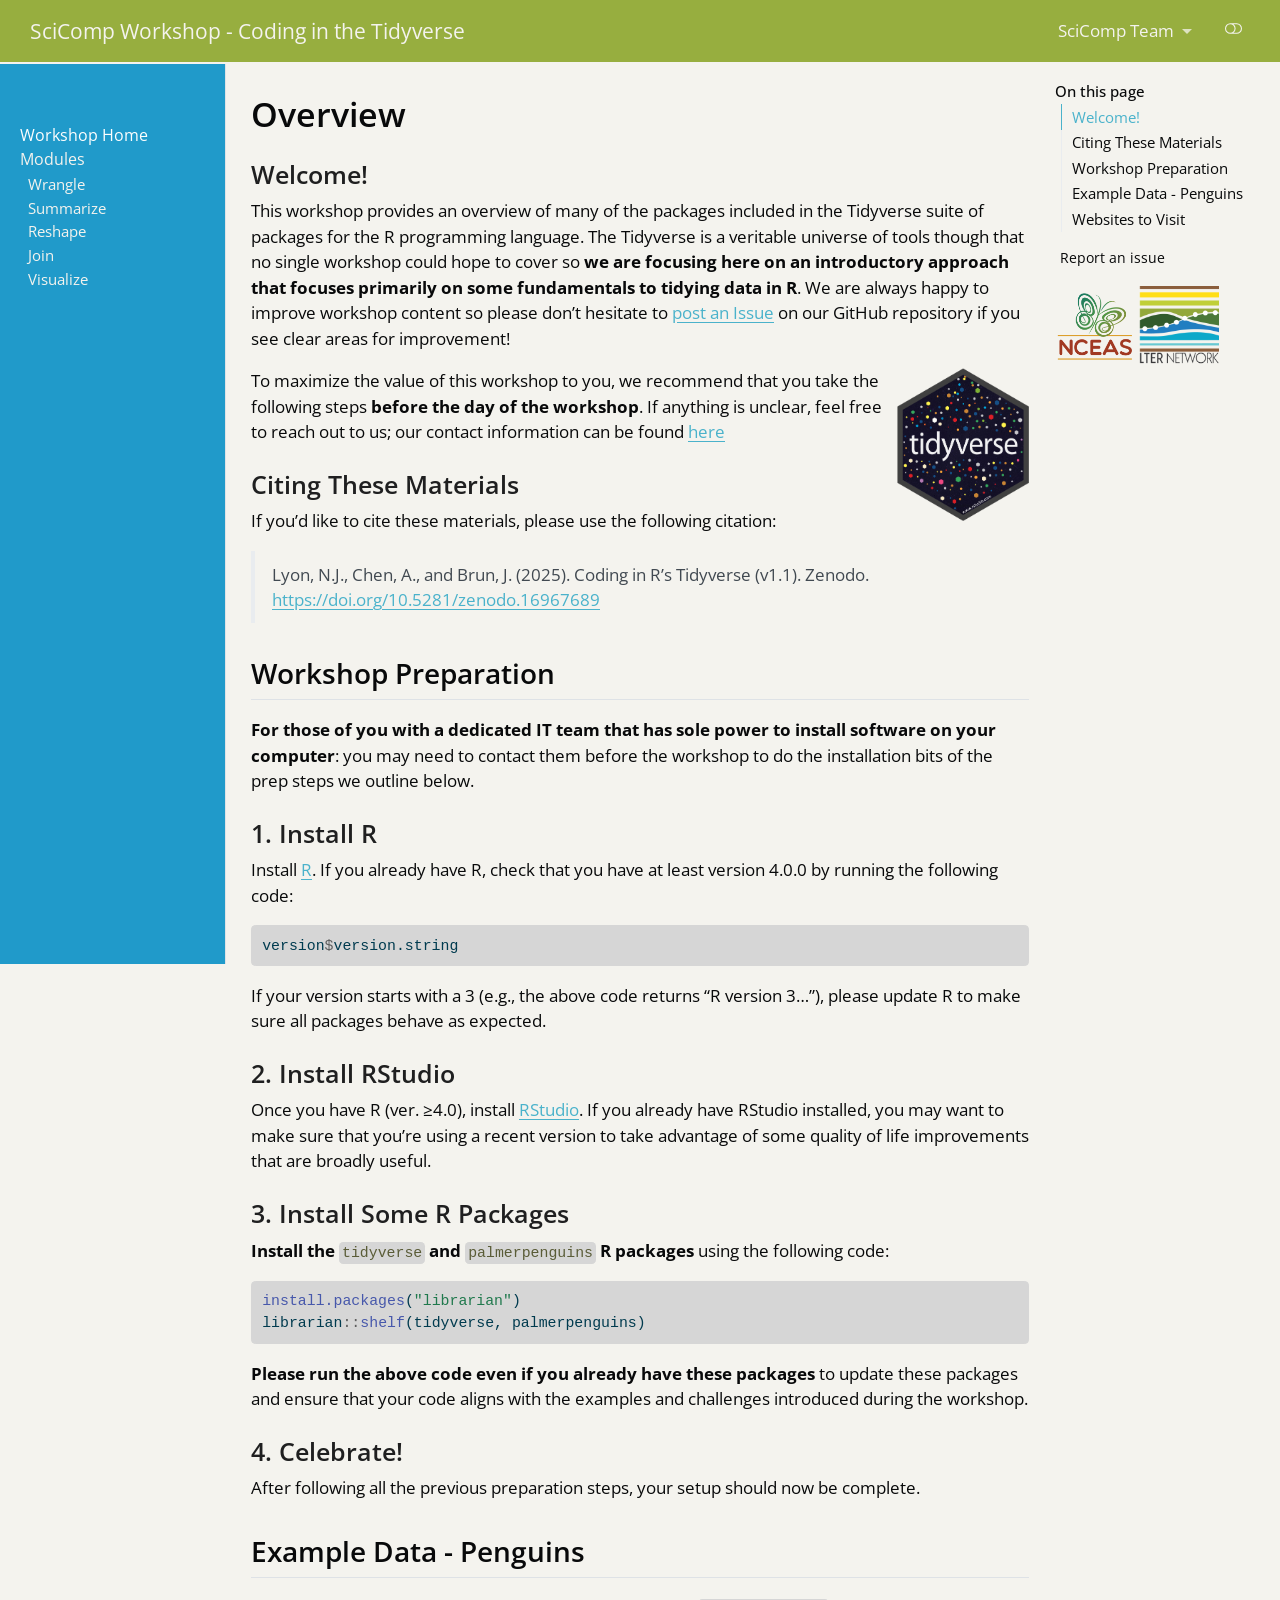
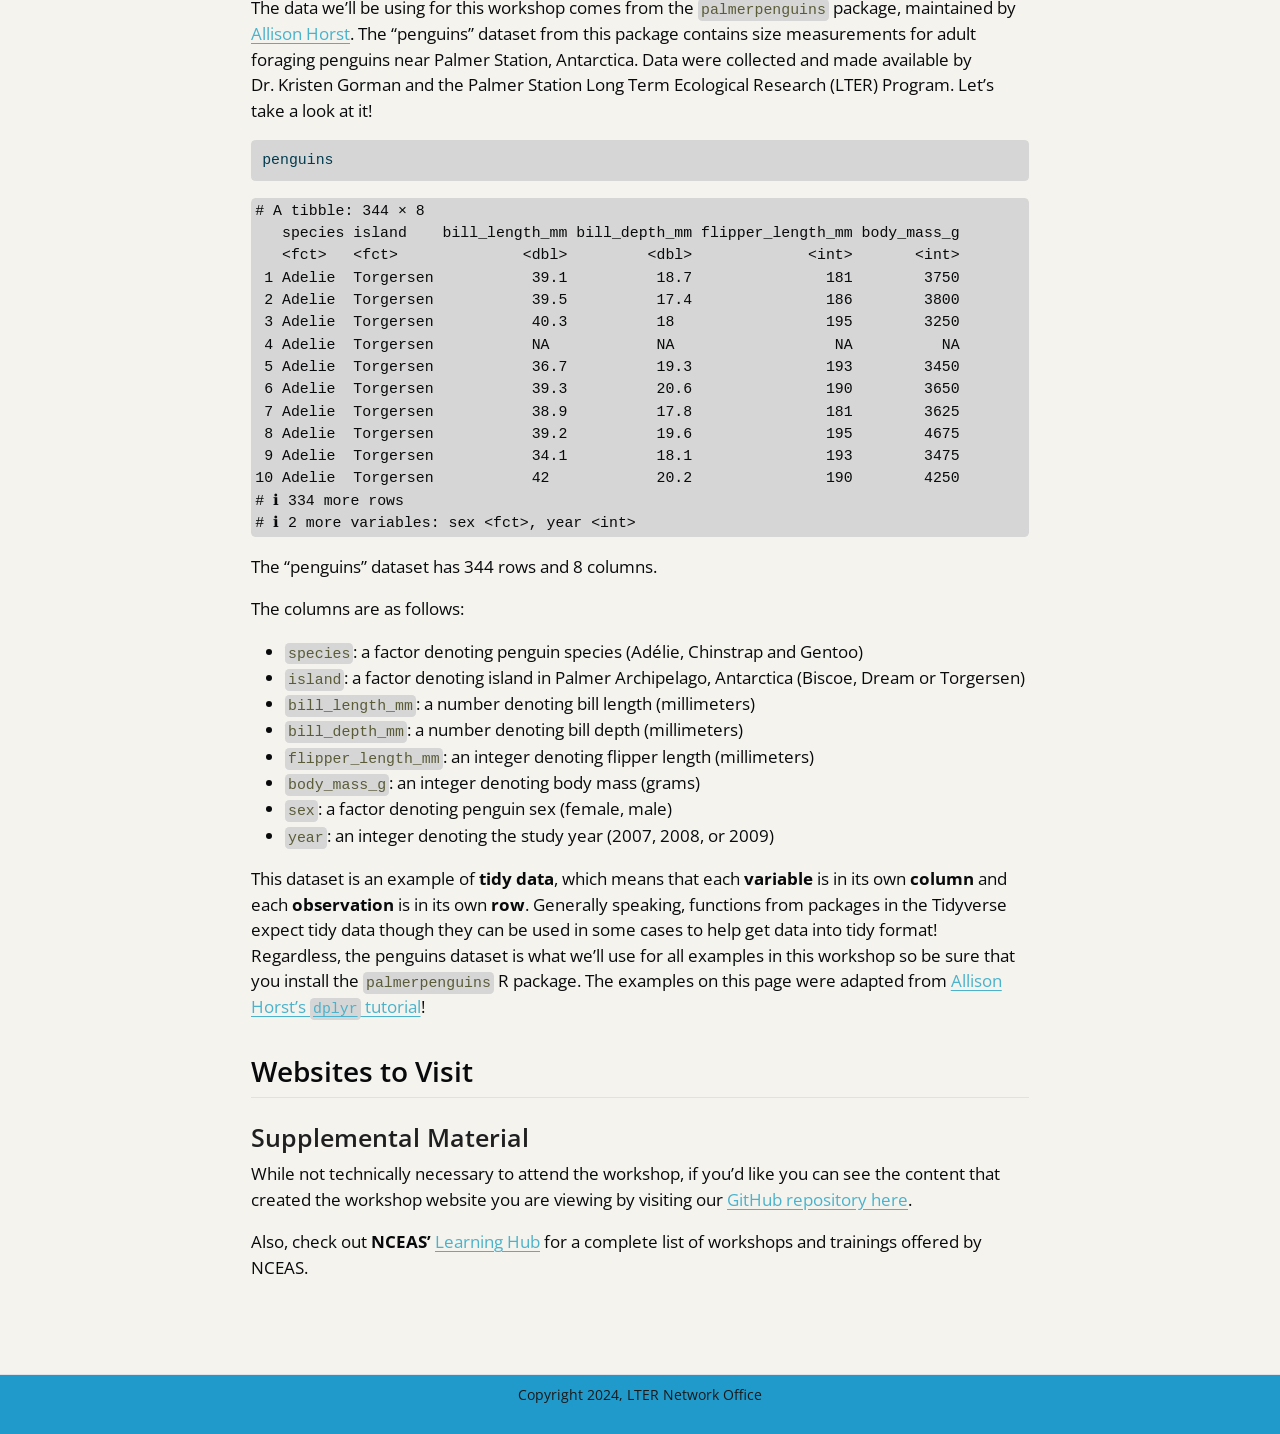
==== commit e3262378: "Built site for gh-pages" ====
--- a/index.html
+++ b/index.html
@@ -407,6 +407,7 @@
    
   <ul>
   <li><a href="#welcome" id="toc-welcome" class="nav-link active" data-scroll-target="#welcome">Welcome!</a></li>
+  <li><a href="#citing-these-materials" id="toc-citing-these-materials" class="nav-link" data-scroll-target="#citing-these-materials">Citing These Materials</a></li>
   <li><a href="#workshop-preparation" id="toc-workshop-preparation" class="nav-link" data-scroll-target="#workshop-preparation">Workshop Preparation</a>
   <ul class="collapse">
   <li><a href="#install-r" id="toc-install-r" class="nav-link" data-scroll-target="#install-r">1. Install R</a></li>
@@ -452,6 +453,13 @@
 <p>This workshop provides an overview of many of the packages included in the Tidyverse suite of packages for the R programming language. The Tidyverse is a veritable universe of tools though that no single workshop could hope to cover so <strong>we are focusing here on an introductory approach that focuses primarily on some fundamentals to tidying data in R</strong>. We are always happy to improve workshop content so please don’t hesitate to <a href="https://github.com/lter/workshop-tidyverse/issues">post an Issue</a> on our GitHub repository if you see clear areas for improvement!</p>
 <p><img src="images/logos/hex_tidyverse.png" alt="Hex logo for the Tidyverse R package" align="right" width="17%"></p>
 <p>To maximize the value of this workshop to you, we recommend that you take the following steps <strong>before the day of the workshop</strong>. If anything is unclear, feel free to reach out to us; our contact information can be found <a href="https://lter.github.io/scicomp/staff.html">here</a></p>
+</section>
+<section id="citing-these-materials" class="level3">
+<h3 class="anchored" data-anchor-id="citing-these-materials">Citing These Materials</h3>
+<p>If you’d like to cite these materials, please use the following citation:</p>
+<blockquote class="blockquote">
+<p>Lyon, N.J., Chen, A., and Brun, J. (2025). Coding in R’s Tidyverse (v1.1). Zenodo. <a href="https://doi.org/10.5281/zenodo.16967689">https://doi.org/10.5281/zenodo.16967689</a></p>
+</blockquote>
 </section>
 <section id="workshop-preparation" class="level2">
 <h2 class="anchored" data-anchor-id="workshop-preparation">Workshop Preparation</h2>
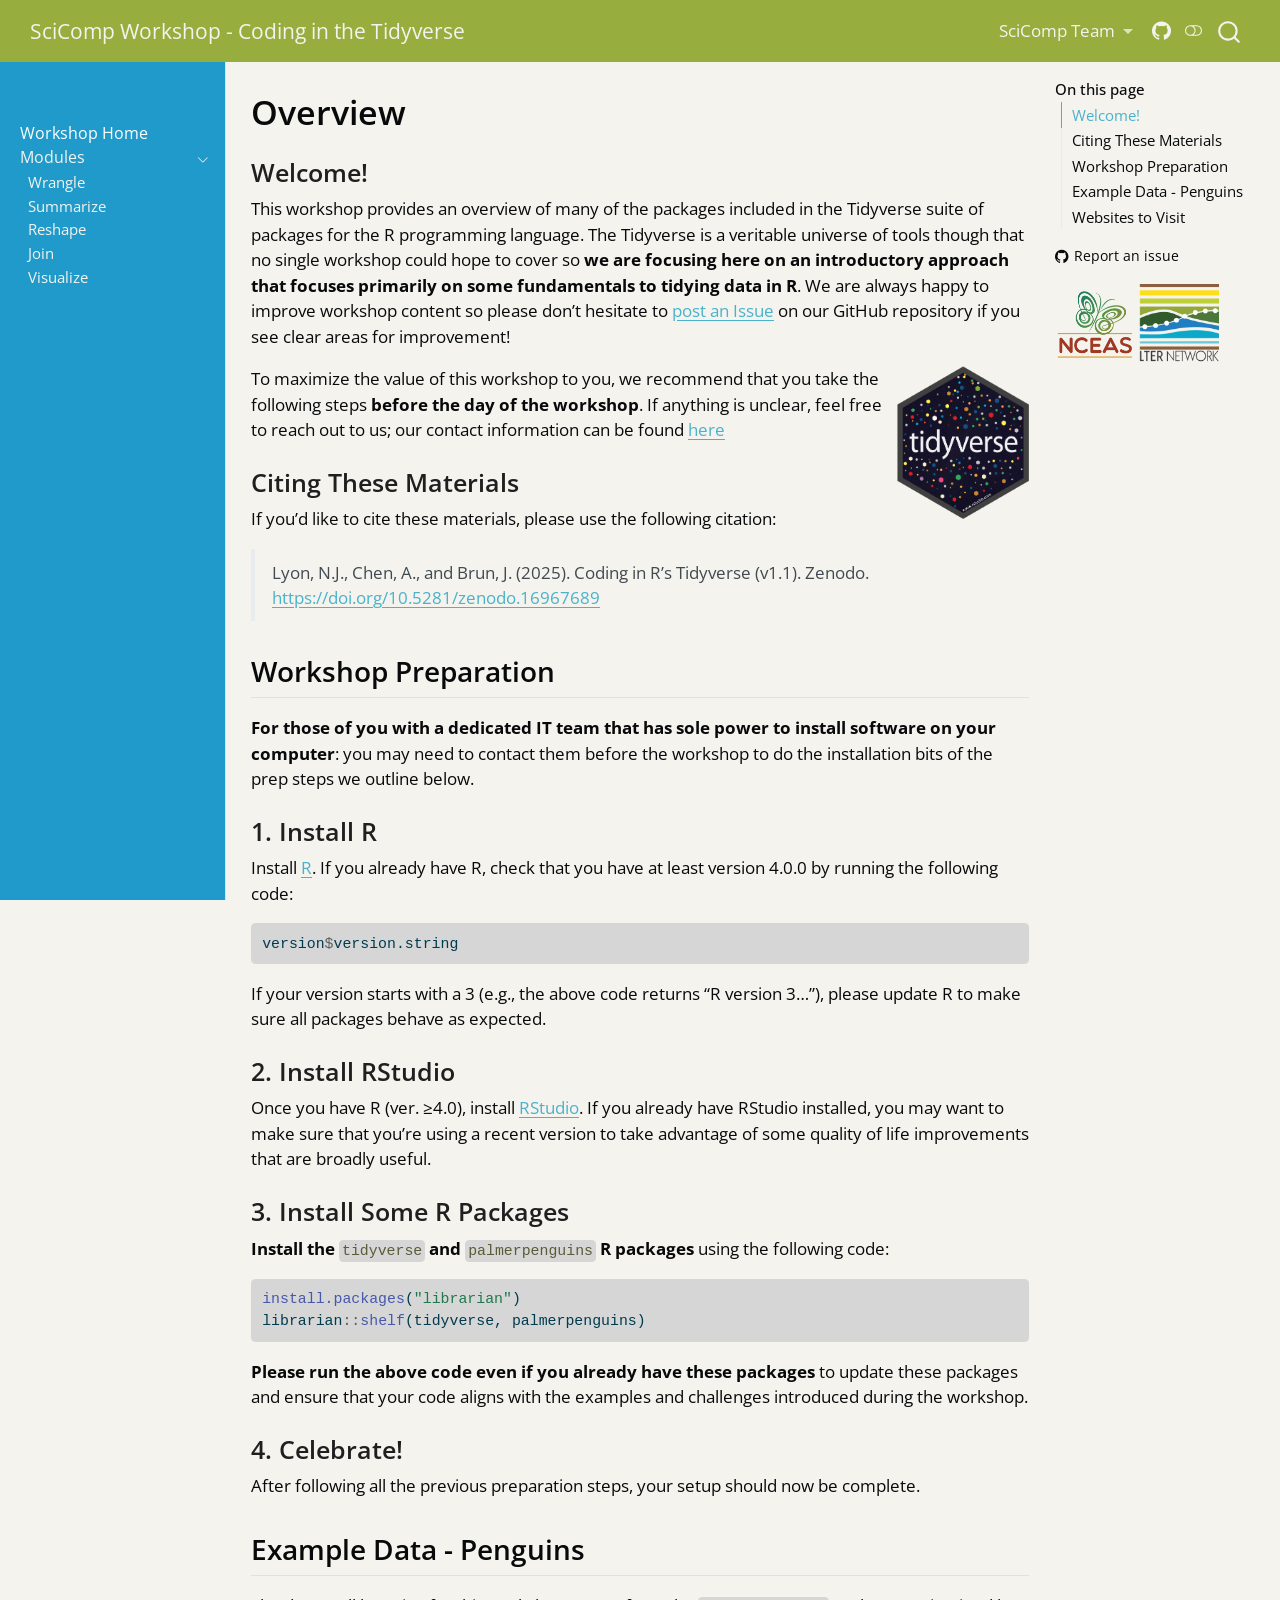
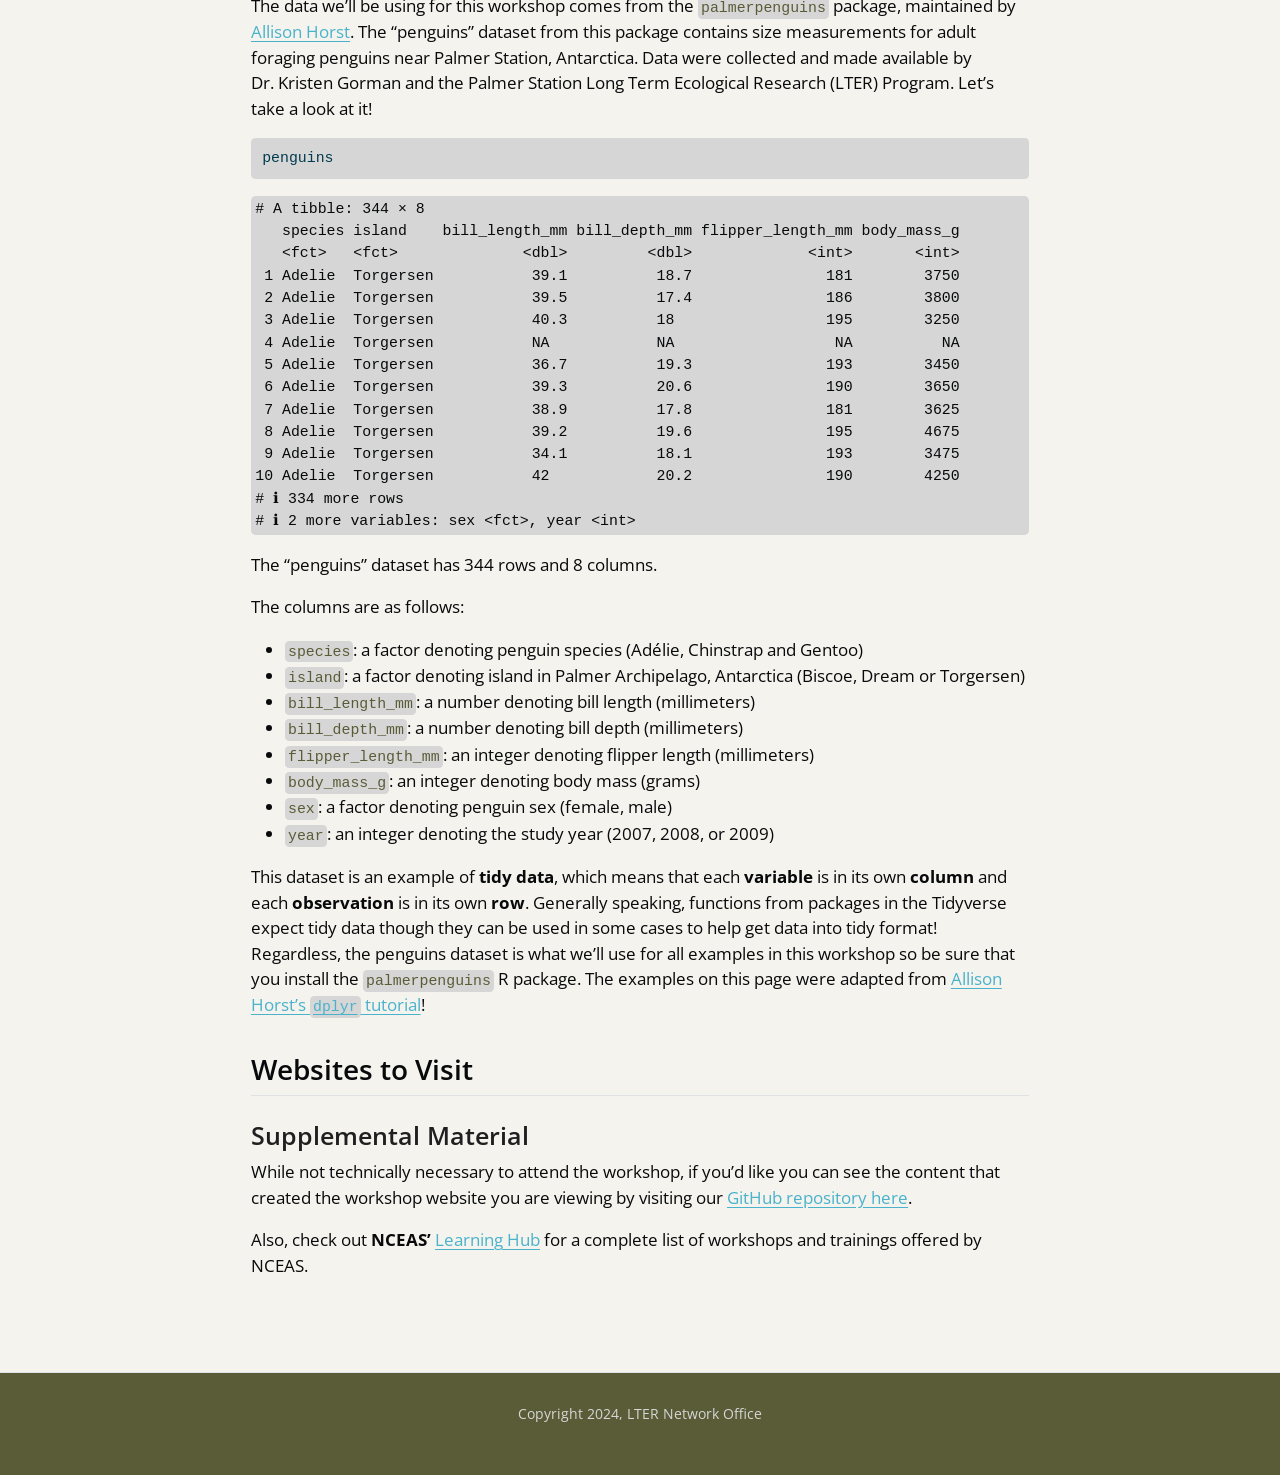
==== commit 953ed29a: "Built site for gh-pages" ====
--- a/index.html
+++ b/index.html
@@ -2,17 +2,23 @@
 <html xmlns="http://www.w3.org/1999/xhtml" lang="en" xml:lang="en"><head>
 
 <meta charset="utf-8">
-<meta name="generator" content="quarto-1.7.33">
+<meta name="generator" content="quarto-1.10.18">
 
 <meta name="viewport" content="width=device-width, initial-scale=1.0, user-scalable=yes">
 
 
 <title>Overview – SciComp Workshop - Coding in the Tidyverse</title>
 <style>
-code{white-space: pre-wrap;}
+/* Default styles provided by pandoc.
+** See https://pandoc.org/MANUAL.html#variables-for-html for config info.
+*/
 span.smallcaps{font-variant: small-caps;}
-div.columns{display: flex; gap: min(4vw, 1.5em);}
-div.column{flex: auto; overflow-x: auto;}
+div.columns{display: flex; gap: 1.5em;}
+div.column{flex: auto;}
+@media screen {
+div.columns{gap: min(4vw, 1.5em);}
+div.column{overflow-x: auto;}
+}
 div.hanging-indent{margin-left: 1.5em; text-indent: -1.5em;}
 ul.task-list{list-style: none;}
 ul.task-list li input[type="checkbox"] {
@@ -72,14 +78,14 @@
 <script src="site_libs/quarto-html/tippy.umd.min.js"></script>
 <script src="site_libs/quarto-html/anchor.min.js"></script>
 <link href="site_libs/quarto-html/tippy.css" rel="stylesheet">
-<link href="site_libs/quarto-html/quarto-syntax-highlighting-ea385d0e468b0dd5ea5bf0780b1290d9.css" rel="stylesheet" class="quarto-color-scheme" id="quarto-text-highlighting-styles">
-<link href="site_libs/quarto-html/quarto-syntax-highlighting-dark-bc185b5c5bdbcb35c2eb49d8a876ef70.css" rel="stylesheet" class="quarto-color-scheme quarto-color-alternate" id="quarto-text-highlighting-styles">
-<link href="site_libs/quarto-html/quarto-syntax-highlighting-ea385d0e468b0dd5ea5bf0780b1290d9.css" rel="stylesheet" class="quarto-color-scheme-extra" id="quarto-text-highlighting-styles">
+<link href="site_libs/quarto-html/quarto-syntax-highlighting-64a204ab8560d761af7679ceaba22944.css" rel="stylesheet" class="quarto-color-scheme" id="quarto-text-highlighting-styles">
+<link href="site_libs/quarto-html/quarto-syntax-highlighting-dark-b85bc7c33db8c58e0ec93c3465666fed.css" rel="stylesheet" class="quarto-color-scheme quarto-color-alternate" id="quarto-text-highlighting-styles">
+<link href="site_libs/quarto-html/quarto-syntax-highlighting-64a204ab8560d761af7679ceaba22944.css" rel="stylesheet" class="quarto-color-scheme-extra" id="quarto-text-highlighting-styles">
 <script src="site_libs/bootstrap/bootstrap.min.js"></script>
 <link href="site_libs/bootstrap/bootstrap-icons.css" rel="stylesheet">
-<link href="site_libs/bootstrap/bootstrap-1e9d46b4ac02e4c5781b73a20a8a19f2.min.css" rel="stylesheet" append-hash="true" class="quarto-color-scheme" id="quarto-bootstrap" data-mode="light">
-<link href="site_libs/bootstrap/bootstrap-dark-4bb0b3230550676b8df2ae5474323da0.min.css" rel="stylesheet" append-hash="true" class="quarto-color-scheme quarto-color-alternate" id="quarto-bootstrap" data-mode="dark">
-<link href="site_libs/bootstrap/bootstrap-1e9d46b4ac02e4c5781b73a20a8a19f2.min.css" rel="stylesheet" append-hash="true" class="quarto-color-scheme-extra" id="quarto-bootstrap" data-mode="light">
+<link href="site_libs/bootstrap/bootstrap-e203fd712e02d2c1cdf365a28a56f9d6.min.css" rel="stylesheet" append-hash="true" class="quarto-color-scheme" id="quarto-bootstrap" data-mode="light">
+<link href="site_libs/bootstrap/bootstrap-dark-60bf092286eb63a1ff808a365e2120e7.min.css" rel="stylesheet" append-hash="true" class="quarto-color-scheme quarto-color-alternate" id="quarto-bootstrap" data-mode="dark">
+<link href="site_libs/bootstrap/bootstrap-e203fd712e02d2c1cdf365a28a56f9d6.min.css" rel="stylesheet" append-hash="true" class="quarto-color-scheme-extra" id="quarto-bootstrap" data-mode="light">
 <script id="quarto-search-options" type="application/json">{
   "location": "navbar",
   "copy-button": false,
@@ -468,7 +474,7 @@
 <h3 class="anchored" data-anchor-id="install-r">1. Install R</h3>
 <p>Install <a href="https://www.r-project.org/">R</a>. If you already have R, check that you have at least version 4.0.0 by running the following code:</p>
 <div class="cell">
-<div class="sourceCode cell-code" id="cb1"><pre class="sourceCode r code-with-copy"><code class="sourceCode r"><span id="cb1-1"><a href="#cb1-1" aria-hidden="true" tabindex="-1"></a>version<span class="sc">$</span>version.string</span></code><button title="Copy to Clipboard" class="code-copy-button"><i class="bi"></i></button></pre></div>
+<div class="code-copy-outer-scaffold"><div class="sourceCode cell-code" id="cb1"><pre class="sourceCode r code-with-copy"><code class="sourceCode r"><span id="cb1-1"><a href="#cb1-1" aria-hidden="true" tabindex="-1"></a>version<span class="sc">$</span>version.string</span></code></pre></div><button title="Copy to Clipboard" class="code-copy-button"><i class="bi"></i></button></div>
 </div>
 <p>If your version starts with a 3 (e.g., the above code returns “R version 3…”), please update R to make sure all packages behave as expected.</p>
 </section>
@@ -480,8 +486,8 @@
 <h3 class="anchored" data-anchor-id="install-some-r-packages">3. Install Some R Packages</h3>
 <p><strong>Install the <code>tidyverse</code> and <code>palmerpenguins</code> R packages</strong> using the following code:</p>
 <div class="cell">
-<div class="sourceCode cell-code" id="cb2"><pre class="sourceCode r code-with-copy"><code class="sourceCode r"><span id="cb2-1"><a href="#cb2-1" aria-hidden="true" tabindex="-1"></a><span class="fu">install.packages</span>(<span class="st">"librarian"</span>)</span>
-<span id="cb2-2"><a href="#cb2-2" aria-hidden="true" tabindex="-1"></a>librarian<span class="sc">::</span><span class="fu">shelf</span>(tidyverse, palmerpenguins)</span></code><button title="Copy to Clipboard" class="code-copy-button"><i class="bi"></i></button></pre></div>
+<div class="code-copy-outer-scaffold"><div class="sourceCode cell-code" id="cb2"><pre class="sourceCode r code-with-copy"><code class="sourceCode r"><span id="cb2-1"><a href="#cb2-1" aria-hidden="true" tabindex="-1"></a><span class="fu">install.packages</span>(<span class="st">"librarian"</span>)</span>
+<span id="cb2-2"><a href="#cb2-2" aria-hidden="true" tabindex="-1"></a>librarian<span class="sc">::</span><span class="fu">shelf</span>(tidyverse, palmerpenguins)</span></code></pre></div><button title="Copy to Clipboard" class="code-copy-button"><i class="bi"></i></button></div>
 </div>
 <p><strong>Please run the above code even if you already have these packages</strong> to update these packages and ensure that your code aligns with the examples and challenges introduced during the workshop.</p>
 </section>
@@ -494,7 +500,7 @@
 <h2 class="anchored" data-anchor-id="example-data---penguins">Example Data - Penguins</h2>
 <p>The data we’ll be using for this workshop comes from the <code>palmerpenguins</code> package, maintained by <a href="https://allisonhorst.com/">Allison Horst</a>. The “penguins” dataset from this package contains size measurements for adult foraging penguins near Palmer Station, Antarctica. Data were collected and made available by Dr.&nbsp;Kristen Gorman and the Palmer Station Long Term Ecological Research (LTER) Program. Let’s take a look at it!</p>
 <div class="cell">
-<div class="sourceCode cell-code" id="cb3"><pre class="sourceCode r code-with-copy"><code class="sourceCode r"><span id="cb3-1"><a href="#cb3-1" aria-hidden="true" tabindex="-1"></a>penguins</span></code><button title="Copy to Clipboard" class="code-copy-button"><i class="bi"></i></button></pre></div>
+<div class="code-copy-outer-scaffold"><div class="sourceCode cell-code" id="cb3"><pre class="sourceCode r code-with-copy"><code class="sourceCode r"><span id="cb3-1"><a href="#cb3-1" aria-hidden="true" tabindex="-1"></a>penguins</span></code></pre></div><button title="Copy to Clipboard" class="code-copy-button"><i class="bi"></i></button></div>
 <div class="cell-output cell-output-stdout">
 <pre><code># A tibble: 344 × 8
    species island    bill_length_mm bill_depth_mm flipper_length_mm body_mass_g
@@ -603,13 +609,14 @@
       e.clearSelection();
     }
     const getTextToCopy = function(trigger) {
-        const codeEl = trigger.previousElementSibling.cloneNode(true);
-        for (const childEl of codeEl.children) {
-          if (isCodeAnnotation(childEl)) {
-            childEl.remove();
-          }
-        }
-        return codeEl.innerText;
+      const outerScaffold = trigger.parentElement.cloneNode(true);
+      const codeEl = outerScaffold.querySelector('code');
+      for (const childEl of codeEl.children) {
+        if (isCodeAnnotation(childEl)) {
+          childEl.remove();
+        }
+      }
+      return codeEl.innerText;
     }
     const clipboard = new window.ClipboardJS('.code-copy-button:not([data-in-quarto-modal])', {
       text: getTextToCopy
--- a/site_libs/quarto-html/quarto-syntax-highlighting-64a204ab8560d761af7679ceaba22944.css
+++ b/site_libs/quarto-html/quarto-syntax-highlighting-64a204ab8560d761af7679ceaba22944.css
@@ -0,0 +1,236 @@
+/* quarto syntax highlight colors */
+:root {
+  --quarto-hl-ot-color: #003B4F;
+  --quarto-hl-at-color: #657422;
+  --quarto-hl-ss-color: #20794D;
+  --quarto-hl-an-color: #5E5E5E;
+  --quarto-hl-fu-color: #4758AB;
+  --quarto-hl-st-color: #20794D;
+  --quarto-hl-cf-color: #003B4F;
+  --quarto-hl-op-color: #5E5E5E;
+  --quarto-hl-er-color: #AD0000;
+  --quarto-hl-bn-color: #AD0000;
+  --quarto-hl-al-color: #AD0000;
+  --quarto-hl-va-color: #111111;
+  --quarto-hl-bu-color: inherit;
+  --quarto-hl-ex-color: inherit;
+  --quarto-hl-pp-color: #AD0000;
+  --quarto-hl-in-color: #5E5E5E;
+  --quarto-hl-vs-color: #20794D;
+  --quarto-hl-wa-color: #5E5E5E;
+  --quarto-hl-do-color: #5E5E5E;
+  --quarto-hl-im-color: #00769E;
+  --quarto-hl-ch-color: #20794D;
+  --quarto-hl-dt-color: #AD0000;
+  --quarto-hl-fl-color: #AD0000;
+  --quarto-hl-co-color: #5E5E5E;
+  --quarto-hl-cv-color: #5E5E5E;
+  --quarto-hl-cn-color: #8f5902;
+  --quarto-hl-sc-color: #5E5E5E;
+  --quarto-hl-dv-color: #AD0000;
+  --quarto-hl-kw-color: #003B4F;
+}
+
+/* other quarto variables */
+:root {
+  --quarto-font-monospace: SFMono-Regular, Menlo, Monaco, Consolas, "Liberation Mono", "Courier New", monospace;
+}
+
+/* syntax highlight based on Pandoc's rules */
+pre > code.sourceCode > span {
+  color: #003B4F;
+}
+
+code.sourceCode > span {
+  color: #003B4F;
+}
+
+div.sourceCode,
+div.sourceCode pre.sourceCode {
+  color: #003B4F;
+}
+
+/* Normal */
+code span {
+  color: #003B4F;
+}
+
+/* Alert */
+code span.al {
+  color: #AD0000;
+  font-style: inherit;
+}
+
+/* Annotation */
+code span.an {
+  color: #5E5E5E;
+  font-style: inherit;
+}
+
+/* Attribute */
+code span.at {
+  color: #657422;
+  font-style: inherit;
+}
+
+/* BaseN */
+code span.bn {
+  color: #AD0000;
+  font-style: inherit;
+}
+
+/* BuiltIn */
+code span.bu {
+  font-style: inherit;
+}
+
+/* ControlFlow */
+code span.cf {
+  color: #003B4F;
+  font-weight: bold;
+  font-style: inherit;
+}
+
+/* Char */
+code span.ch {
+  color: #20794D;
+  font-style: inherit;
+}
+
+/* Constant */
+code span.cn {
+  color: #8f5902;
+  font-style: inherit;
+}
+
+/* Comment */
+code span.co {
+  color: #5E5E5E;
+  font-style: inherit;
+}
+
+/* CommentVar */
+code span.cv {
+  color: #5E5E5E;
+  font-style: italic;
+}
+
+/* Documentation */
+code span.do {
+  color: #5E5E5E;
+  font-style: italic;
+}
+
+/* DataType */
+code span.dt {
+  color: #AD0000;
+  font-style: inherit;
+}
+
+/* DecVal */
+code span.dv {
+  color: #AD0000;
+  font-style: inherit;
+}
+
+/* Error */
+code span.er {
+  color: #AD0000;
+  font-style: inherit;
+}
+
+/* Extension */
+code span.ex {
+  font-style: inherit;
+}
+
+/* Float */
+code span.fl {
+  color: #AD0000;
+  font-style: inherit;
+}
+
+/* Function */
+code span.fu {
+  color: #4758AB;
+  font-style: inherit;
+}
+
+/* Import */
+code span.im {
+  color: #00769E;
+  font-style: inherit;
+}
+
+/* Information */
+code span.in {
+  color: #5E5E5E;
+  font-style: inherit;
+}
+
+/* Keyword */
+code span.kw {
+  color: #003B4F;
+  font-weight: bold;
+  font-style: inherit;
+}
+
+/* Operator */
+code span.op {
+  color: #5E5E5E;
+  font-style: inherit;
+}
+
+/* Other */
+code span.ot {
+  color: #003B4F;
+  font-style: inherit;
+}
+
+/* Preprocessor */
+code span.pp {
+  color: #AD0000;
+  font-style: inherit;
+}
+
+/* SpecialChar */
+code span.sc {
+  color: #5E5E5E;
+  font-style: inherit;
+}
+
+/* SpecialString */
+code span.ss {
+  color: #20794D;
+  font-style: inherit;
+}
+
+/* String */
+code span.st {
+  color: #20794D;
+  font-style: inherit;
+}
+
+/* Variable */
+code span.va {
+  color: #111111;
+  font-style: inherit;
+}
+
+/* VerbatimString */
+code span.vs {
+  color: #20794D;
+  font-style: inherit;
+}
+
+/* Warning */
+code span.wa {
+  color: #5E5E5E;
+  font-style: italic;
+}
+
+.prevent-inlining {
+  content: "</";
+}
+
+/*# sourceMappingURL=9d8d5bb603a83b8298b89080a598c93b.css.map */
--- a/site_libs/quarto-html/quarto-syntax-highlighting-dark-b85bc7c33db8c58e0ec93c3465666fed.css
+++ b/site_libs/quarto-html/quarto-syntax-highlighting-dark-b85bc7c33db8c58e0ec93c3465666fed.css
@@ -0,0 +1,219 @@
+/* quarto syntax highlight colors */
+:root {
+  --quarto-hl-al-color: #f07178;
+  --quarto-hl-an-color: #d4d0ab;
+  --quarto-hl-at-color: #00e0e0;
+  --quarto-hl-bn-color: #d4d0ab;
+  --quarto-hl-bu-color: #abe338;
+  --quarto-hl-ch-color: #abe338;
+  --quarto-hl-co-color: #f8f8f2;
+  --quarto-hl-cv-color: #ffd700;
+  --quarto-hl-cn-color: #ffd700;
+  --quarto-hl-cf-color: #ffa07a;
+  --quarto-hl-dt-color: #ffa07a;
+  --quarto-hl-dv-color: #d4d0ab;
+  --quarto-hl-do-color: #f8f8f2;
+  --quarto-hl-er-color: #f07178;
+  --quarto-hl-ex-color: #00e0e0;
+  --quarto-hl-fl-color: #d4d0ab;
+  --quarto-hl-fu-color: #ffa07a;
+  --quarto-hl-im-color: #abe338;
+  --quarto-hl-in-color: #d4d0ab;
+  --quarto-hl-kw-color: #ffa07a;
+  --quarto-hl-op-color: #ffa07a;
+  --quarto-hl-ot-color: #00e0e0;
+  --quarto-hl-pp-color: #dcc6e0;
+  --quarto-hl-re-color: #00e0e0;
+  --quarto-hl-sc-color: #abe338;
+  --quarto-hl-ss-color: #abe338;
+  --quarto-hl-st-color: #abe338;
+  --quarto-hl-va-color: #00e0e0;
+  --quarto-hl-vs-color: #abe338;
+  --quarto-hl-wa-color: #dcc6e0;
+}
+
+/* other quarto variables */
+:root {
+  --quarto-font-monospace: SFMono-Regular, Menlo, Monaco, Consolas, "Liberation Mono", "Courier New", monospace;
+}
+
+/* syntax highlight based on Pandoc's rules */
+pre > code.sourceCode > span {
+  color: #f8f8f2;
+}
+
+code.sourceCode > span {
+  color: #f8f8f2;
+}
+
+div.sourceCode,
+div.sourceCode pre.sourceCode {
+  color: #f8f8f2;
+}
+
+/* Normal */
+code span {
+  color: #f8f8f2;
+}
+
+/* Alert */
+code span.al {
+  color: #f07178;
+}
+
+/* Annotation */
+code span.an {
+  color: #d4d0ab;
+}
+
+/* Attribute */
+code span.at {
+  color: #00e0e0;
+}
+
+/* BaseN */
+code span.bn {
+  color: #d4d0ab;
+}
+
+/* BuiltIn */
+code span.bu {
+  color: #abe338;
+}
+
+/* ControlFlow */
+code span.cf {
+  font-weight: bold;
+  color: #ffa07a;
+}
+
+/* Char */
+code span.ch {
+  color: #abe338;
+}
+
+/* Constant */
+code span.cn {
+  color: #ffd700;
+}
+
+/* Comment */
+code span.co {
+  font-style: italic;
+  color: #f8f8f2;
+}
+
+/* CommentVar */
+code span.cv {
+  color: #ffd700;
+}
+
+/* Documentation */
+code span.do {
+  color: #f8f8f2;
+}
+
+/* DataType */
+code span.dt {
+  color: #ffa07a;
+}
+
+/* DecVal */
+code span.dv {
+  color: #d4d0ab;
+}
+
+/* Error */
+code span.er {
+  color: #f07178;
+  text-decoration: underline;
+}
+
+/* Extension */
+code span.ex {
+  font-weight: bold;
+  color: #00e0e0;
+}
+
+/* Float */
+code span.fl {
+  color: #d4d0ab;
+}
+
+/* Function */
+code span.fu {
+  color: #ffa07a;
+}
+
+/* Import */
+code span.im {
+  color: #abe338;
+}
+
+/* Information */
+code span.in {
+  color: #d4d0ab;
+}
+
+/* Keyword */
+code span.kw {
+  font-weight: bold;
+  color: #ffa07a;
+}
+
+/* Operator */
+code span.op {
+  color: #ffa07a;
+}
+
+/* Other */
+code span.ot {
+  color: #00e0e0;
+}
+
+/* Preprocessor */
+code span.pp {
+  color: #dcc6e0;
+}
+
+/* RegionMarker */
+code span.re {
+  background-color: #f8f8f2;
+  color: #00e0e0;
+}
+
+/* SpecialChar */
+code span.sc {
+  color: #abe338;
+}
+
+/* SpecialString */
+code span.ss {
+  color: #abe338;
+}
+
+/* String */
+code span.st {
+  color: #abe338;
+}
+
+/* Variable */
+code span.va {
+  color: #00e0e0;
+}
+
+/* VerbatimString */
+code span.vs {
+  color: #abe338;
+}
+
+/* Warning */
+code span.wa {
+  color: #dcc6e0;
+}
+
+.prevent-inlining {
+  content: "</";
+}
+
+/*# sourceMappingURL=4ed8f1090dec6531da29ab00902aa718.css.map */
--- a/site_libs/quarto-html/quarto-syntax-highlighting-64a204ab8560d761af7679ceaba22944.css
+++ b/site_libs/quarto-html/quarto-syntax-highlighting-64a204ab8560d761af7679ceaba22944.css
@@ -0,0 +1,236 @@
+/* quarto syntax highlight colors */
+:root {
+  --quarto-hl-ot-color: #003B4F;
+  --quarto-hl-at-color: #657422;
+  --quarto-hl-ss-color: #20794D;
+  --quarto-hl-an-color: #5E5E5E;
+  --quarto-hl-fu-color: #4758AB;
+  --quarto-hl-st-color: #20794D;
+  --quarto-hl-cf-color: #003B4F;
+  --quarto-hl-op-color: #5E5E5E;
+  --quarto-hl-er-color: #AD0000;
+  --quarto-hl-bn-color: #AD0000;
+  --quarto-hl-al-color: #AD0000;
+  --quarto-hl-va-color: #111111;
+  --quarto-hl-bu-color: inherit;
+  --quarto-hl-ex-color: inherit;
+  --quarto-hl-pp-color: #AD0000;
+  --quarto-hl-in-color: #5E5E5E;
+  --quarto-hl-vs-color: #20794D;
+  --quarto-hl-wa-color: #5E5E5E;
+  --quarto-hl-do-color: #5E5E5E;
+  --quarto-hl-im-color: #00769E;
+  --quarto-hl-ch-color: #20794D;
+  --quarto-hl-dt-color: #AD0000;
+  --quarto-hl-fl-color: #AD0000;
+  --quarto-hl-co-color: #5E5E5E;
+  --quarto-hl-cv-color: #5E5E5E;
+  --quarto-hl-cn-color: #8f5902;
+  --quarto-hl-sc-color: #5E5E5E;
+  --quarto-hl-dv-color: #AD0000;
+  --quarto-hl-kw-color: #003B4F;
+}
+
+/* other quarto variables */
+:root {
+  --quarto-font-monospace: SFMono-Regular, Menlo, Monaco, Consolas, "Liberation Mono", "Courier New", monospace;
+}
+
+/* syntax highlight based on Pandoc's rules */
+pre > code.sourceCode > span {
+  color: #003B4F;
+}
+
+code.sourceCode > span {
+  color: #003B4F;
+}
+
+div.sourceCode,
+div.sourceCode pre.sourceCode {
+  color: #003B4F;
+}
+
+/* Normal */
+code span {
+  color: #003B4F;
+}
+
+/* Alert */
+code span.al {
+  color: #AD0000;
+  font-style: inherit;
+}
+
+/* Annotation */
+code span.an {
+  color: #5E5E5E;
+  font-style: inherit;
+}
+
+/* Attribute */
+code span.at {
+  color: #657422;
+  font-style: inherit;
+}
+
+/* BaseN */
+code span.bn {
+  color: #AD0000;
+  font-style: inherit;
+}
+
+/* BuiltIn */
+code span.bu {
+  font-style: inherit;
+}
+
+/* ControlFlow */
+code span.cf {
+  color: #003B4F;
+  font-weight: bold;
+  font-style: inherit;
+}
+
+/* Char */
+code span.ch {
+  color: #20794D;
+  font-style: inherit;
+}
+
+/* Constant */
+code span.cn {
+  color: #8f5902;
+  font-style: inherit;
+}
+
+/* Comment */
+code span.co {
+  color: #5E5E5E;
+  font-style: inherit;
+}
+
+/* CommentVar */
+code span.cv {
+  color: #5E5E5E;
+  font-style: italic;
+}
+
+/* Documentation */
+code span.do {
+  color: #5E5E5E;
+  font-style: italic;
+}
+
+/* DataType */
+code span.dt {
+  color: #AD0000;
+  font-style: inherit;
+}
+
+/* DecVal */
+code span.dv {
+  color: #AD0000;
+  font-style: inherit;
+}
+
+/* Error */
+code span.er {
+  color: #AD0000;
+  font-style: inherit;
+}
+
+/* Extension */
+code span.ex {
+  font-style: inherit;
+}
+
+/* Float */
+code span.fl {
+  color: #AD0000;
+  font-style: inherit;
+}
+
+/* Function */
+code span.fu {
+  color: #4758AB;
+  font-style: inherit;
+}
+
+/* Import */
+code span.im {
+  color: #00769E;
+  font-style: inherit;
+}
+
+/* Information */
+code span.in {
+  color: #5E5E5E;
+  font-style: inherit;
+}
+
+/* Keyword */
+code span.kw {
+  color: #003B4F;
+  font-weight: bold;
+  font-style: inherit;
+}
+
+/* Operator */
+code span.op {
+  color: #5E5E5E;
+  font-style: inherit;
+}
+
+/* Other */
+code span.ot {
+  color: #003B4F;
+  font-style: inherit;
+}
+
+/* Preprocessor */
+code span.pp {
+  color: #AD0000;
+  font-style: inherit;
+}
+
+/* SpecialChar */
+code span.sc {
+  color: #5E5E5E;
+  font-style: inherit;
+}
+
+/* SpecialString */
+code span.ss {
+  color: #20794D;
+  font-style: inherit;
+}
+
+/* String */
+code span.st {
+  color: #20794D;
+  font-style: inherit;
+}
+
+/* Variable */
+code span.va {
+  color: #111111;
+  font-style: inherit;
+}
+
+/* VerbatimString */
+code span.vs {
+  color: #20794D;
+  font-style: inherit;
+}
+
+/* Warning */
+code span.wa {
+  color: #5E5E5E;
+  font-style: italic;
+}
+
+.prevent-inlining {
+  content: "</";
+}
+
+/*# sourceMappingURL=9d8d5bb603a83b8298b89080a598c93b.css.map */
